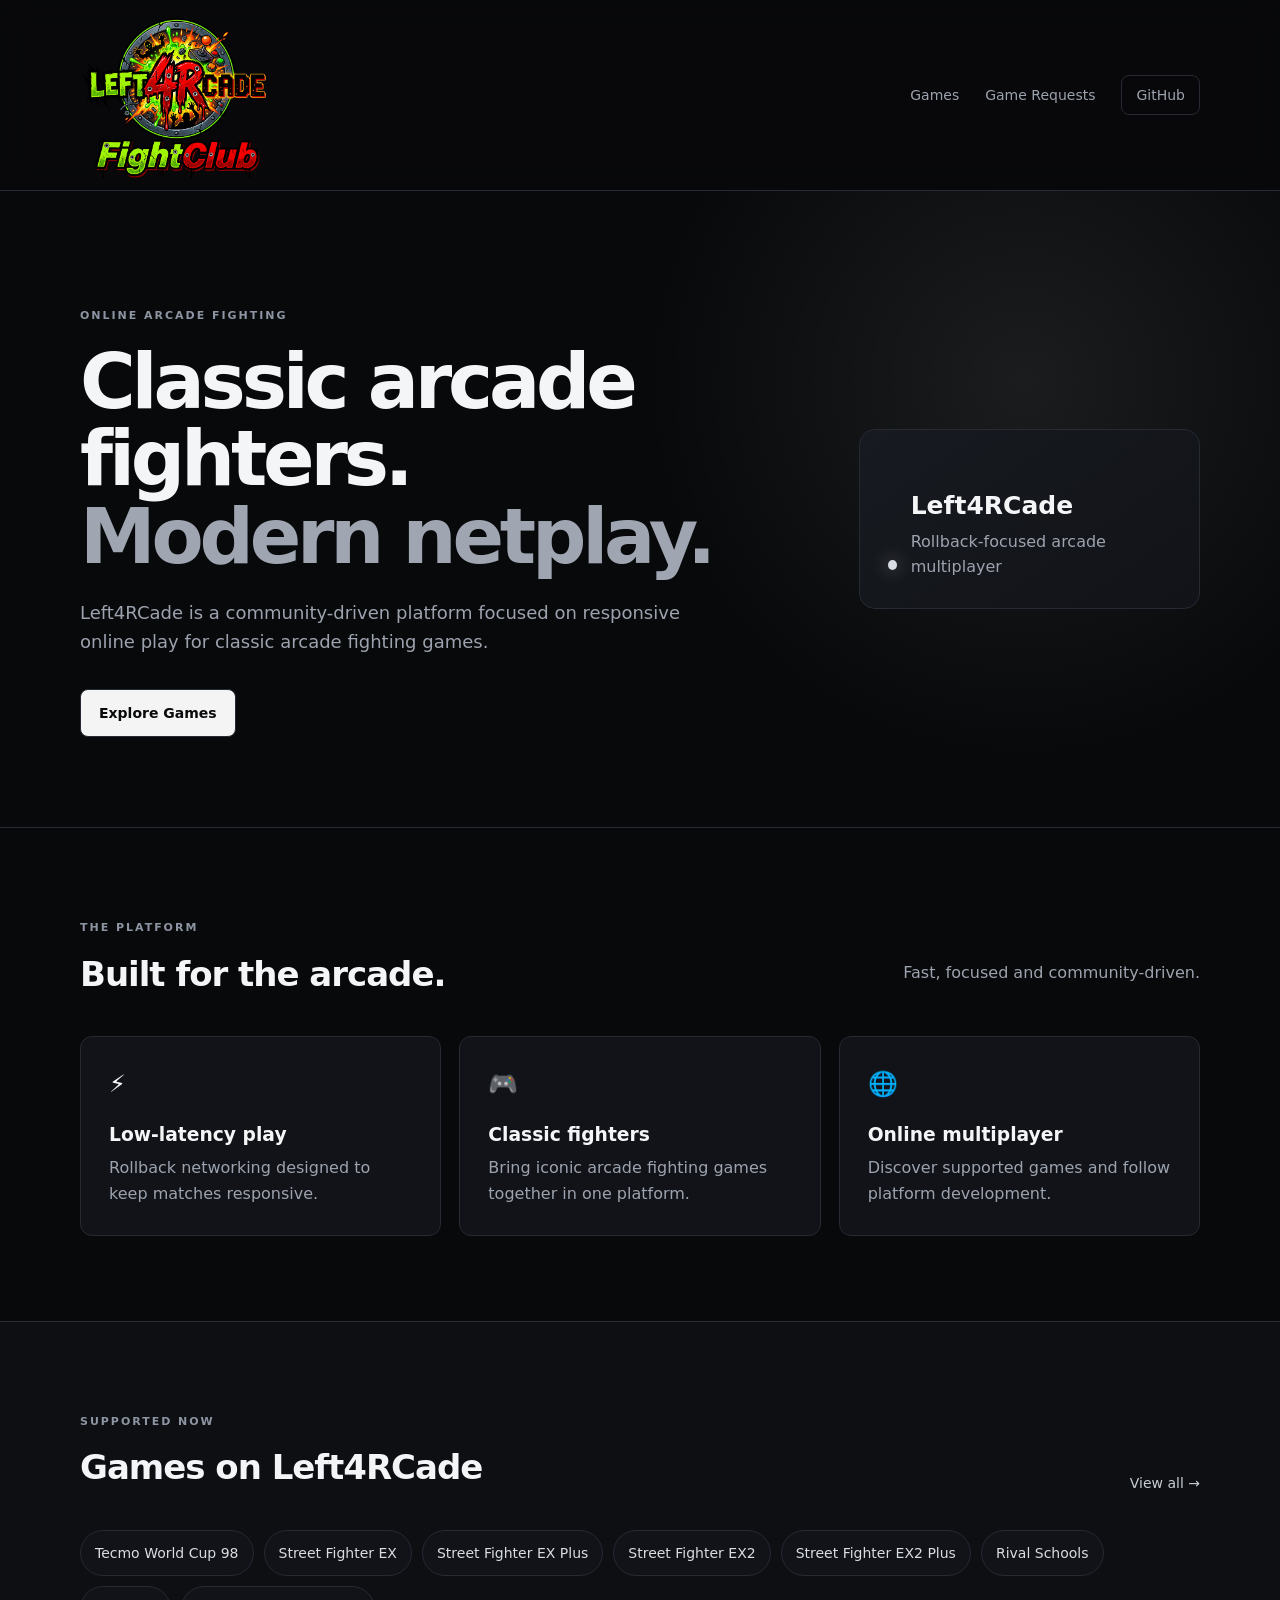
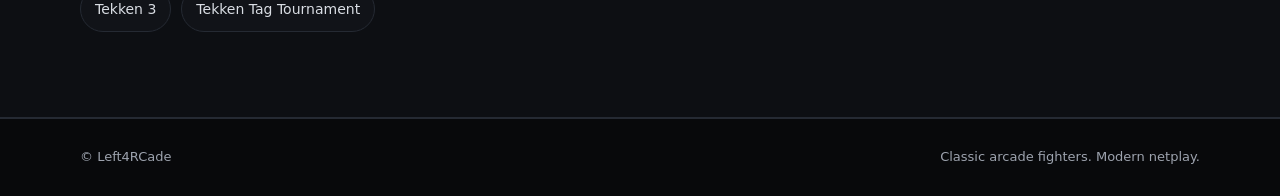
==== index.html @ 8302f258 "Add game requests navigation link" ====
<!doctype html><html lang="en"><head><meta charset="utf-8"><meta name="viewport" content="width=device-width,initial-scale=1"><meta name="description" content="Left4RCade — classic arcade fighters with modern rollback netcode."><title>Left4RCade — Classic Arcade Fighters. Modern Netplay.</title><link rel="stylesheet" href="./styles.css"></head><body>
<header class="site-header"><div class="container nav"><a class="brand" href="./"><img src="./left4rcade_fc.png" alt="Left4RCade FightClub"></a><nav><a href="./games.html">Games</a><a href="./requests.html">Game Requests</a><a class="nav-cta" href="https://github.com/left4rcade/left4rcade">GitHub</a></nav></div></header>
<main><section class="hero"><div class="container hero-grid"><div><span class="eyebrow">ONLINE ARCADE FIGHTING</span><h1>Classic arcade fighters.<br><span>Modern netplay.</span></h1><p class="hero-copy">Left4RCade is a community-driven platform focused on responsive online play for classic arcade fighting games.</p><div class="actions"><a class="button primary" href="./games.html">Explore Games</a></div></div><div class="hero-card"><div class="status-dot"></div><div><strong>Left4RCade</strong><p>Rollback-focused arcade multiplayer</p></div></div></div></section>
<section class="section"><div class="container"><div class="section-heading"><div><span class="eyebrow">THE PLATFORM</span><h2>Built for the arcade.</h2></div><p>Fast, focused and community-driven.</p></div><div class="feature-grid"><article class="feature"><span>⚡</span><h3>Low-latency play</h3><p>Rollback networking designed to keep matches responsive.</p></article><article class="feature"><span>🎮</span><h3>Classic fighters</h3><p>Bring iconic arcade fighting games together in one platform.</p></article><article class="feature"><span>🌐</span><h3>Online multiplayer</h3><p>Discover supported games and follow platform development.</p></article></div></div></section>
<section class="section dark-section"><div class="container"><div class="section-heading"><div><span class="eyebrow">SUPPORTED NOW</span><h2>Games on Left4RCade</h2></div><a class="text-link" href="./games.html">View all →</a></div><div class="game-strip"><div class="game-pill">Tecmo World Cup 98</div><div class="game-pill">Street Fighter EX</div><div class="game-pill">Street Fighter EX Plus</div><div class="game-pill">Street Fighter EX2</div><div class="game-pill">Street Fighter EX2 Plus</div><div class="game-pill">Rival Schools</div><div class="game-pill">Tekken 3</div><div class="game-pill">Tekken Tag Tournament</div></div></div></section></main>
<footer><div class="container footer"><span>© Left4RCade</span><span>Classic arcade fighters. Modern netplay.</span></div></footer></body></html>
---- styles.css ----
:root{--bg:#08090b;--panel:#111318;--panel2:#171a20;--text:#f4f5f7;--muted:#9da3ae;--line:#252a33;--max:1120px}*{box-sizing:border-box}body{margin:0;background:var(--bg);color:var(--text);font-family:Inter,ui-sans-serif,system-ui,-apple-system,BlinkMacSystemFont,"Segoe UI",sans-serif;line-height:1.6}a{color:inherit;text-decoration:none}.container{width:min(calc(100% - 40px),var(--max));margin:auto}.site-header{position:sticky;top:0;z-index:10;background:rgba(8,9,11,.88);backdrop-filter:blur(14px);border-bottom:1px solid var(--line)}.nav{min-height:76px;display:flex;align-items:center;justify-content:space-between;gap:24px}.brand img{width:190px;display:block}.nav nav{display:flex;align-items:center;gap:26px;color:var(--muted);font-size:14px}.nav nav a:hover,.nav nav a.active{color:var(--text)}.nav-cta{border:1px solid var(--line);padding:8px 14px;border-radius:8px}.hero{padding:110px 0 90px;border-bottom:1px solid var(--line);background:radial-gradient(circle at 80% 30%,rgba(255,255,255,.08),transparent 34%)}.hero-grid{display:grid;grid-template-columns:1.35fr .65fr;gap:70px;align-items:center}.eyebrow{font-size:11px;letter-spacing:.18em;color:#8d95a2;font-weight:800}.hero h1,.page h1{font-size:clamp(44px,7vw,76px);line-height:1.02;letter-spacing:-.055em;margin:16px 0 24px}.hero h1 span{color:#9fa6b1}.hero-copy,.lead{color:var(--muted);font-size:18px;max-width:650px}.actions{display:flex;gap:12px;flex-wrap:wrap;margin-top:32px}.button{display:inline-flex;align-items:center;justify-content:center;padding:12px 18px;border-radius:8px;font-weight:800;font-size:14px;border:1px solid var(--line)}.button.primary{background:#f4f4f4;color:#090a0c}.button.secondary{background:transparent;color:var(--text)}.hero-card{border:1px solid var(--line);background:linear-gradient(145deg,var(--panel2),var(--panel));padding:28px;border-radius:16px;min-height:180px;display:flex;align-items:flex-end;gap:14px}.hero-card strong{font-size:25px}.hero-card p{color:var(--muted);margin:3px 0 0}.status-dot{width:10px;height:10px;background:#d9dde3;border-radius:50%;box-shadow:0 0 18px rgba(255,255,255,.45);margin-bottom:10px}.section{padding:85px 0}.dark-section{background:#0d0f13;border-top:1px solid var(--line);border-bottom:1px solid var(--line)}.section-heading{display:flex;justify-content:space-between;align-items:end;gap:30px;margin-bottom:35px}.section-heading h2{font-size:34px;letter-spacing:-.03em;margin:8px 0 0}.section-heading>p{color:var(--muted)}.feature-grid{display:grid;grid-template-columns:repeat(3,1fr);gap:18px}.feature,.game-card{background:var(--panel);border:1px solid var(--line);border-radius:12px;padding:28px}.feature span{font-size:24px}.feature h3{margin:16px 0 6px}.feature p,.game-card p{color:var(--muted);margin:0}.game-strip{display:flex;flex-wrap:wrap;gap:10px}.game-pill{border:1px solid var(--line);background:var(--panel);padding:11px 14px;border-radius:999px;color:#d9dde3;font-size:14px}.text-link{color:#c7ccd4;font-size:14px}footer{border-top:1px solid var(--line);padding:28px 0;color:var(--muted);font-size:13px}.footer{display:flex;justify-content:space-between;gap:20px}.page{padding:80px 0 100px}.games-grid{display:grid;grid-template-columns:repeat(2,minmax(0,1fr));gap:18px;margin-top:45px}.game-card{padding:18px;overflow:hidden;display:flex;flex-direction:column;min-width:0}.game-art{height:190px;max-height:200px;margin:0 0 22px;display:flex;align-items:center;justify-content:center;overflow:hidden;background:#08090b;border:1px solid var(--line);border-radius:9px}.game-art>img:first-child{display:block;width:100%;height:100%;max-width:100%;max-height:200px;object-fit:contain;border:0;border-radius:0}.game-card h2{margin:12px 0 5px;font-size:22px}.game-status{font-size:10px;letter-spacing:.16em;color:#aeb5bf;font-weight:900}@media(max-width:760px){.nav{padding:15px 0;align-items:flex-start}.nav nav{gap:12px;flex-wrap:wrap;justify-content:flex-end}.nav-cta{display:none}.brand img{width:150px}.hero{padding:70px 0}.hero-grid{grid-template-columns:1fr;gap:30px}.hero-card{min-height:130px}.feature-grid,.games-grid{grid-template-columns:1fr}.section{padding:60px 0}.section-heading,.footer{align-items:flex-start;flex-direction:column}.page{padding:60px 0}.hero h1,.page h1{font-size:48px}.game-art{height:180px;max-height:180px}.game-art>img:first-child{max-height:180px}}
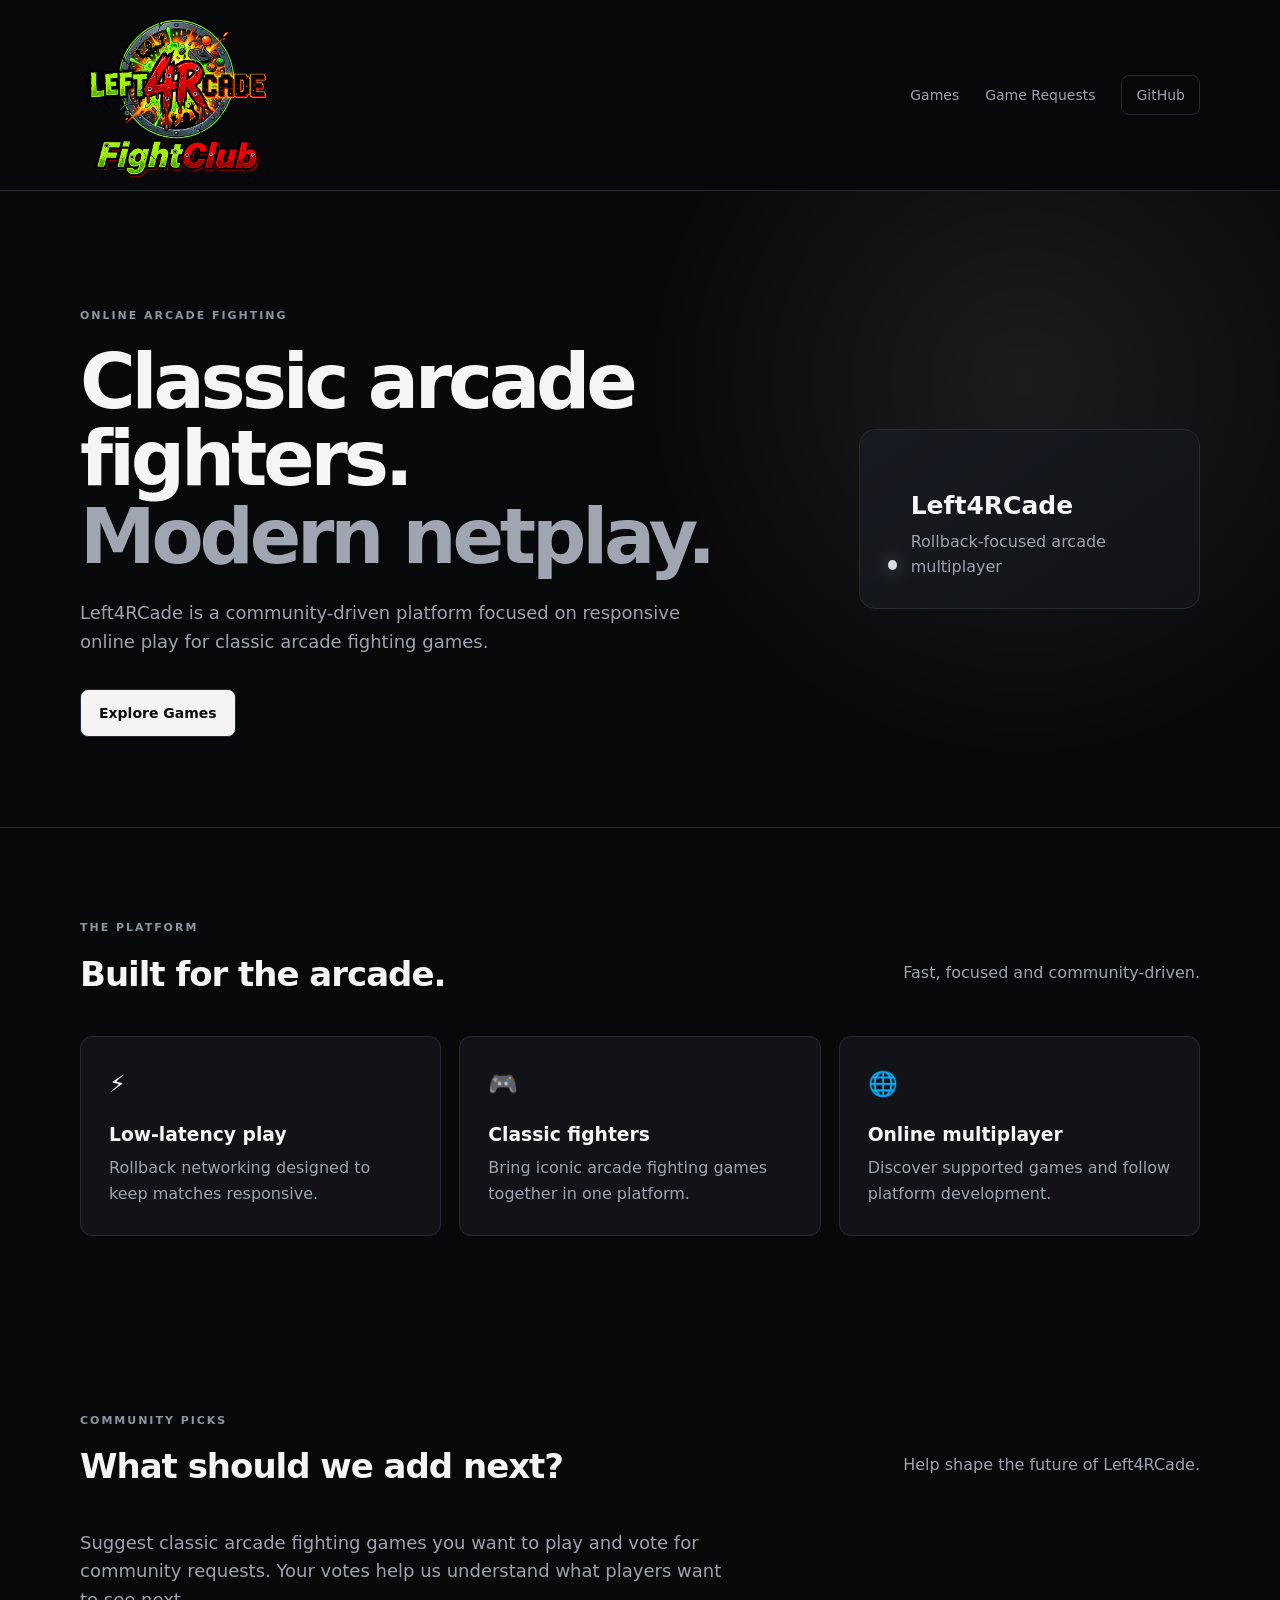
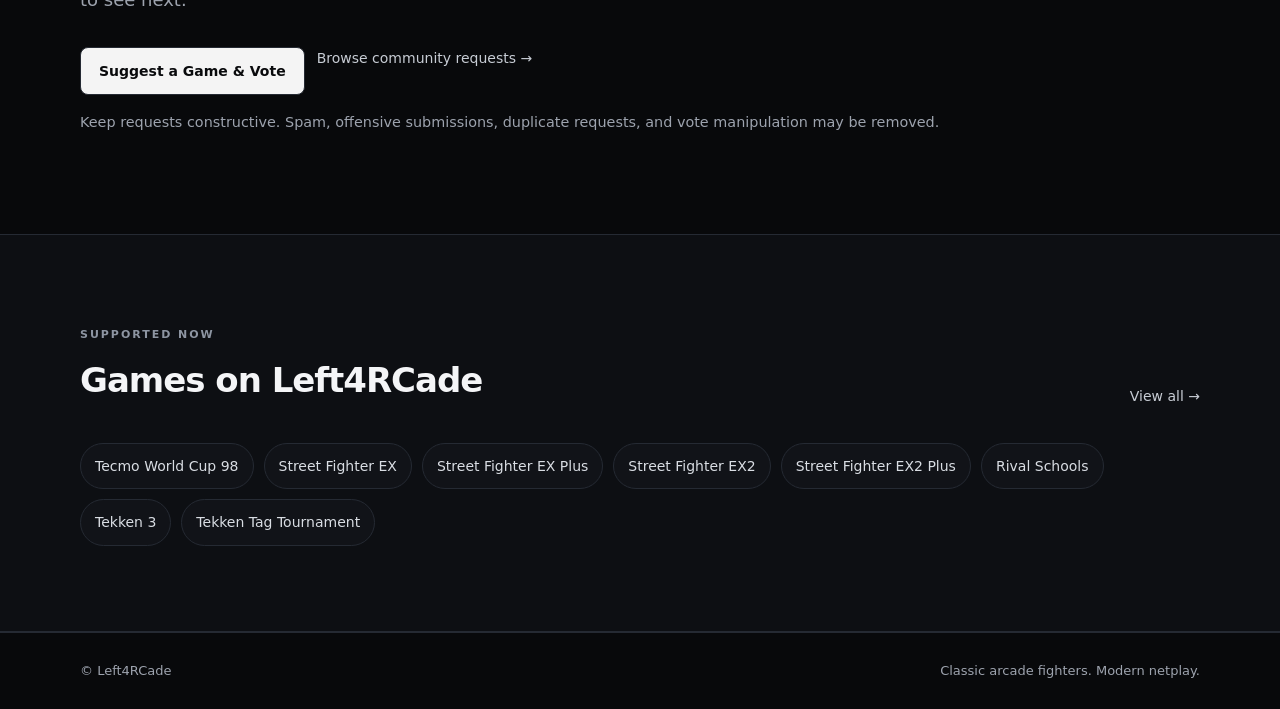
==== commit 956bc61e: "Add game request and voting section to homepage" ====
--- a/index.html
+++ b/index.html
@@ -2,5 +2,6 @@
 <header class="site-header"><div class="container nav"><a class="brand" href="./"><img src="./left4rcade_fc.png" alt="Left4RCade FightClub"></a><nav><a href="./games.html">Games</a><a href="./requests.html">Game Requests</a><a class="nav-cta" href="https://github.com/left4rcade/left4rcade">GitHub</a></nav></div></header>
 <main><section class="hero"><div class="container hero-grid"><div><span class="eyebrow">ONLINE ARCADE FIGHTING</span><h1>Classic arcade fighters.<br><span>Modern netplay.</span></h1><p class="hero-copy">Left4RCade is a community-driven platform focused on responsive online play for classic arcade fighting games.</p><div class="actions"><a class="button primary" href="./games.html">Explore Games</a></div></div><div class="hero-card"><div class="status-dot"></div><div><strong>Left4RCade</strong><p>Rollback-focused arcade multiplayer</p></div></div></div></section>
 <section class="section"><div class="container"><div class="section-heading"><div><span class="eyebrow">THE PLATFORM</span><h2>Built for the arcade.</h2></div><p>Fast, focused and community-driven.</p></div><div class="feature-grid"><article class="feature"><span>⚡</span><h3>Low-latency play</h3><p>Rollback networking designed to keep matches responsive.</p></article><article class="feature"><span>🎮</span><h3>Classic fighters</h3><p>Bring iconic arcade fighting games together in one platform.</p></article><article class="feature"><span>🌐</span><h3>Online multiplayer</h3><p>Discover supported games and follow platform development.</p></article></div></div></section>
+<section class="section request-promo"><div class="container"><div class="section-heading"><div><span class="eyebrow">COMMUNITY PICKS</span><h2>What should we add next?</h2></div><p>Help shape the future of Left4RCade.</p></div><p class="hero-copy">Suggest classic arcade fighting games you want to play and vote for community requests. Your votes help us understand what players want to see next.</p><div class="actions"><a class="button primary" href="./requests.html">Suggest a Game &amp; Vote</a><a class="text-link" href="./requests.html">Browse community requests →</a></div><p class="muted" style="color:var(--muted);font-size:.9rem;margin-top:1rem;">Keep requests constructive. Spam, offensive submissions, duplicate requests, and vote manipulation may be removed.</p></div></section>
 <section class="section dark-section"><div class="container"><div class="section-heading"><div><span class="eyebrow">SUPPORTED NOW</span><h2>Games on Left4RCade</h2></div><a class="text-link" href="./games.html">View all →</a></div><div class="game-strip"><div class="game-pill">Tecmo World Cup 98</div><div class="game-pill">Street Fighter EX</div><div class="game-pill">Street Fighter EX Plus</div><div class="game-pill">Street Fighter EX2</div><div class="game-pill">Street Fighter EX2 Plus</div><div class="game-pill">Rival Schools</div><div class="game-pill">Tekken 3</div><div class="game-pill">Tekken Tag Tournament</div></div></div></section></main>
 <footer><div class="container footer"><span>© Left4RCade</span><span>Classic arcade fighters. Modern netplay.</span></div></footer></body></html>
--- a/styles.css
+++ b/styles.css
@@ -1 +1,29 @@
-:root{--bg:#08090b;--panel:#111318;--panel2:#171a20;--text:#f4f5f7;--muted:#9da3ae;--line:#252a33;--max:1120px}*{box-sizing:border-box}body{margin:0;background:var(--bg);color:var(--text);font-family:Inter,ui-sans-serif,system-ui,-apple-system,BlinkMacSystemFont,"Segoe UI",sans-serif;line-height:1.6}a{color:inherit;text-decoration:none}.container{width:min(calc(100% - 40px),var(--max));margin:auto}.site-header{position:sticky;top:0;z-index:10;background:rgba(8,9,11,.88);backdrop-filter:blur(14px);border-bottom:1px solid var(--line)}.nav{min-height:76px;display:flex;align-items:center;justify-content:space-between;gap:24px}.brand img{width:190px;display:block}.nav nav{display:flex;align-items:center;gap:26px;color:var(--muted);font-size:14px}.nav nav a:hover,.nav nav a.active{color:var(--text)}.nav-cta{border:1px solid var(--line);padding:8px 14px;border-radius:8px}.hero{padding:110px 0 90px;border-bottom:1px solid var(--line);background:radial-gradient(circle at 80% 30%,rgba(255,255,255,.08),transparent 34%)}.hero-grid{display:grid;grid-template-columns:1.35fr .65fr;gap:70px;align-items:center}.eyebrow{font-size:11px;letter-spacing:.18em;color:#8d95a2;font-weight:800}.hero h1,.page h1{font-size:clamp(44px,7vw,76px);line-height:1.02;letter-spacing:-.055em;margin:16px 0 24px}.hero h1 span{color:#9fa6b1}.hero-copy,.lead{color:var(--muted);font-size:18px;max-width:650px}.actions{display:flex;gap:12px;flex-wrap:wrap;margin-top:32px}.button{display:inline-flex;align-items:center;justify-content:center;padding:12px 18px;border-radius:8px;font-weight:800;font-size:14px;border:1px solid var(--line)}.button.primary{background:#f4f4f4;color:#090a0c}.button.secondary{background:transparent;color:var(--text)}.hero-card{border:1px solid var(--line);background:linear-gradient(145deg,var(--panel2),var(--panel));padding:28px;border-radius:16px;min-height:180px;display:flex;align-items:flex-end;gap:14px}.hero-card strong{font-size:25px}.hero-card p{color:var(--muted);margin:3px 0 0}.status-dot{width:10px;height:10px;background:#d9dde3;border-radius:50%;box-shadow:0 0 18px rgba(255,255,255,.45);margin-bottom:10px}.section{padding:85px 0}.dark-section{background:#0d0f13;border-top:1px solid var(--line);border-bottom:1px solid var(--line)}.section-heading{display:flex;justify-content:space-between;align-items:end;gap:30px;margin-bottom:35px}.section-heading h2{font-size:34px;letter-spacing:-.03em;margin:8px 0 0}.section-heading>p{color:var(--muted)}.feature-grid{display:grid;grid-template-columns:repeat(3,1fr);gap:18px}.feature,.game-card{background:var(--panel);border:1px solid var(--line);border-radius:12px;padding:28px}.feature span{font-size:24px}.feature h3{margin:16px 0 6px}.feature p,.game-card p{color:var(--muted);margin:0}.game-strip{display:flex;flex-wrap:wrap;gap:10px}.game-pill{border:1px solid var(--line);background:var(--panel);padding:11px 14px;border-radius:999px;color:#d9dde3;font-size:14px}.text-link{color:#c7ccd4;font-size:14px}footer{border-top:1px solid var(--line);padding:28px 0;color:var(--muted);font-size:13px}.footer{display:flex;justify-content:space-between;gap:20px}.page{padding:80px 0 100px}.games-grid{display:grid;grid-template-columns:repeat(2,minmax(0,1fr));gap:18px;margin-top:45px}.game-card{padding:18px;overflow:hidden;display:flex;flex-direction:column;min-width:0}.game-art{height:190px;max-height:200px;margin:0 0 22px;display:flex;align-items:center;justify-content:center;overflow:hidden;background:#08090b;border:1px solid var(--line);border-radius:9px}.game-art>img:first-child{display:block;width:100%;height:100%;max-width:100%;max-height:200px;object-fit:contain;border:0;border-radius:0}.game-card h2{margin:12px 0 5px;font-size:22px}.game-status{font-size:10px;letter-spacing:.16em;color:#aeb5bf;font-weight:900}@media(max-width:760px){.nav{padding:15px 0;align-items:flex-start}.nav nav{gap:12px;flex-wrap:wrap;justify-content:flex-end}.nav-cta{display:none}.brand img{width:150px}.hero{padding:70px 0}.hero-grid{grid-template-columns:1fr;gap:30px}.hero-card{min-height:130px}.feature-grid,.games-grid{grid-template-columns:1fr}.section{padding:60px 0}.section-heading,.footer{align-items:flex-start;flex-direction:column}.page{padding:60px 0}.hero h1,.page h1{font-size:48px}.game-art{height:180px;max-height:180px}.game-art>img:first-child{max-height:180px}}+:root{--bg:#08090b;--panel:#111318;--panel2:#171a20;--text:#f4f5f7;--muted:#9da3ae;--line:#252a33;--max:1120px}*{box-sizing:border-box}body{margin:0;background:var(--bg);color:var(--text);font-family:Inter,ui-sans-serif,system-ui,-apple-system,BlinkMacSystemFont,"Segoe UI",sans-serif;line-height:1.6}a{color:inherit;text-decoration:none}.container{width:min(calc(100% - 40px),var(--max));margin:auto}.site-header{position:sticky;top:0;z-index:10;background:rgba(8,9,11,.88);backdrop-filter:blur(14px);border-bottom:1px solid var(--line)}.nav{min-height:76px;display:flex;align-items:center;justify-content:space-between;gap:24px}.brand img{width:190px;display:block}.nav nav{display:flex;align-items:center;gap:26px;color:var(--muted);font-size:14px}.nav nav a:hover,.nav nav a.active{color:var(--text)}.nav-cta{border:1px solid var(--line);padding:8px 14px;border-radius:8px}.hero{padding:110px 0 90px;border-bottom:1px solid var(--line);background:radial-gradient(circle at 80% 30%,rgba(255,255,255,.08),transparent 34%)}.hero-grid{display:grid;grid-template-columns:1.35fr .65fr;gap:70px;align-items:center}.eyebrow{font-size:11px;letter-spacing:.18em;color:#8d95a2;font-weight:800}.hero h1,.page h1{font-size:clamp(44px,7vw,76px);line-height:1.02;letter-spacing:-.055em;margin:16px 0 24px}.hero h1 span{color:#9fa6b1}.hero-copy,.lead{color:var(--muted);font-size:18px;max-width:650px}.actions{display:flex;gap:12px;flex-wrap:wrap;margin-top:32px}.button{display:inline-flex;align-items:center;justify-content:center;padding:12px 18px;border-radius:8px;font-weight:800;font-size:14px;border:1px solid var(--line)}.button.primary{background:#f4f4f4;color:#090a0c}.button.secondary{background:transparent;color:var(--text)}.hero-card{border:1px solid var(--line);background:linear-gradient(145deg,var(--panel2),var(--panel));padding:28px;border-radius:16px;min-height:180px;display:flex;align-items:flex-end;gap:14px}.hero-card strong{font-size:25px}.hero-card p{color:var(--muted);margin:3px 0 0}.status-dot{width:10px;height:10px;background:#d9dde3;border-radius:50%;box-shadow:0 0 18px rgba(255,255,255,.45);margin-bottom:10px}.section{padding:85px 0}.dark-section{background:#0d0f13;border-top:1px solid var(--line);border-bottom:1px solid var(--line)}.section-heading{display:flex;justify-content:space-between;align-items:end;gap:30px;margin-bottom:35px}.section-heading h2{font-size:34px;letter-spacing:-.03em;margin:8px 0 0}.section-heading>p{color:var(--muted)}.feature-grid{display:grid;grid-template-columns:repeat(3,1fr);gap:18px}.feature,.game-card{background:var(--panel);border:1px solid var(--line);border-radius:12px;padding:28px}.feature span{font-size:24px}.feature h3{margin:16px 0 6px}.feature p,.game-card p{color:var(--muted);margin:0}.game-strip{display:flex;flex-wrap:wrap;gap:10px}.game-pill{border:1px solid var(--line);background:var(--panel);padding:11px 14px;border-radius:999px;color:#d9dde3;font-size:14px}.text-link{color:#c7ccd4;font-size:14px}footer{border-top:1px solid var(--line);padding:28px 0;color:var(--muted);font-size:13px}.footer{display:flex;justify-content:space-between;gap:20px}.page{padding:80px 0 100px}.games-grid{display:grid;grid-template-columns:repeat(2,minmax(0,1fr));gap:18px;margin-top:45px}.game-card{padding:18px;overflow:hidden;display:flex;flex-direction:column;min-width:0}.game-art{height:190px;max-height:200px;margin:0 0 22px;display:flex;align-items:center;justify-content:center;overflow:hidden;background:#08090b;border:1px solid var(--line);border-radius:9px}.game-art>img:first-child{display:block;width:100%;height:100%;max-width:100%;max-height:200px;object-fit:contain;border:0;border-radius:0}.game-card h2{margin:12px 0 5px;font-size:22px}.game-status{font-size:10px;letter-spacing:.16em;color:#aeb5bf;font-weight:900}@media(max-width:760px){.nav{padding:15px 0;align-items:flex-start}.nav nav{gap:12px;flex-wrap:wrap;justify-content:flex-end}.nav-cta{display:none}.brand img{width:150px}.hero{padding:70px 0}.hero-grid{grid-template-columns:1fr;gap:30px}.hero-card{min-height:130px}.feature-grid,.games-grid{grid-template-columns:1fr}.section{padding:60px 0}.section-heading,.footer{align-items:flex-start;flex-direction:column}.page{padding:60px 0}.hero h1,.page h1{font-size:48px}.game-art{height:180px;max-height:180px}.game-art>img:first-child{max-height:180px}}
+
+/* Game request and voting page */
+.request-layout{display:grid;grid-template-columns:minmax(260px,.8fr) minmax(0,1.2fr);gap:24px;align-items:start;margin-top:42px}
+.request-form,.request-list-section{background:var(--panel);border:1px solid var(--line);border-radius:12px;padding:24px;min-width:0}
+.request-form h2,.request-list-section h2{font-size:23px;letter-spacing:-.025em;margin:0 0 18px}
+.request-form label{display:block;margin:16px 0 7px;font-size:13px;font-weight:750;color:#d9dde3}
+.request-form input,.request-form textarea{display:block;width:100%;font:inherit;color:var(--text);background:#08090b;border:1px solid var(--line);border-radius:8px;padding:11px 12px;outline:none}
+.request-form input:focus,.request-form textarea:focus{border-color:#7c8491}
+.request-form textarea{resize:vertical;min-height:88px}
+.optional{font-size:11px;color:var(--muted);font-weight:400}
+.request-form button{margin-top:20px;width:100%;cursor:pointer}
+.button:disabled{opacity:.55;cursor:wait}
+.request-list-heading{display:flex;justify-content:space-between;align-items:center;gap:12px}
+.request-list-heading h2{margin-bottom:2px}
+.muted-copy{margin:0;color:var(--muted);font-size:13px}
+.refresh-button{padding:8px 12px;white-space:nowrap;cursor:pointer}
+.form-message{min-height:1.5em;color:var(--muted);font-size:13px;margin:12px 0 0}
+.form-message.error{color:#ff9c9c}
+.form-message.success{color:#b5e6c5}
+.request-list{display:grid;gap:12px;margin-top:14px}
+.request-card{display:flex;justify-content:space-between;align-items:center;gap:16px;background:var(--panel2);border:1px solid var(--line);border-radius:10px;padding:16px}
+.request-card-main{min-width:0}
+.request-card h3{font-size:17px;line-height:1.3;margin:0 0 5px;overflow-wrap:anywhere}
+.request-platform,.request-reason{font-size:13px;color:var(--muted);margin:4px 0 0;overflow-wrap:anywhere}
+.request-card-actions{display:flex;flex-direction:column;align-items:flex-end;gap:8px;flex-shrink:0}
+.vote-count{font-size:12px;color:#c9ced7;white-space:nowrap}
+.vote-button{padding:8px 12px;cursor:pointer;white-space:nowrap}
+@media(max-width:760px){.request-layout{grid-template-columns:1fr}.request-form,.request-list-section{padding:18px}.request-card{align-items:flex-start}.request-card-actions{align-items:flex-end}.request-list-heading{align-items:flex-start}}
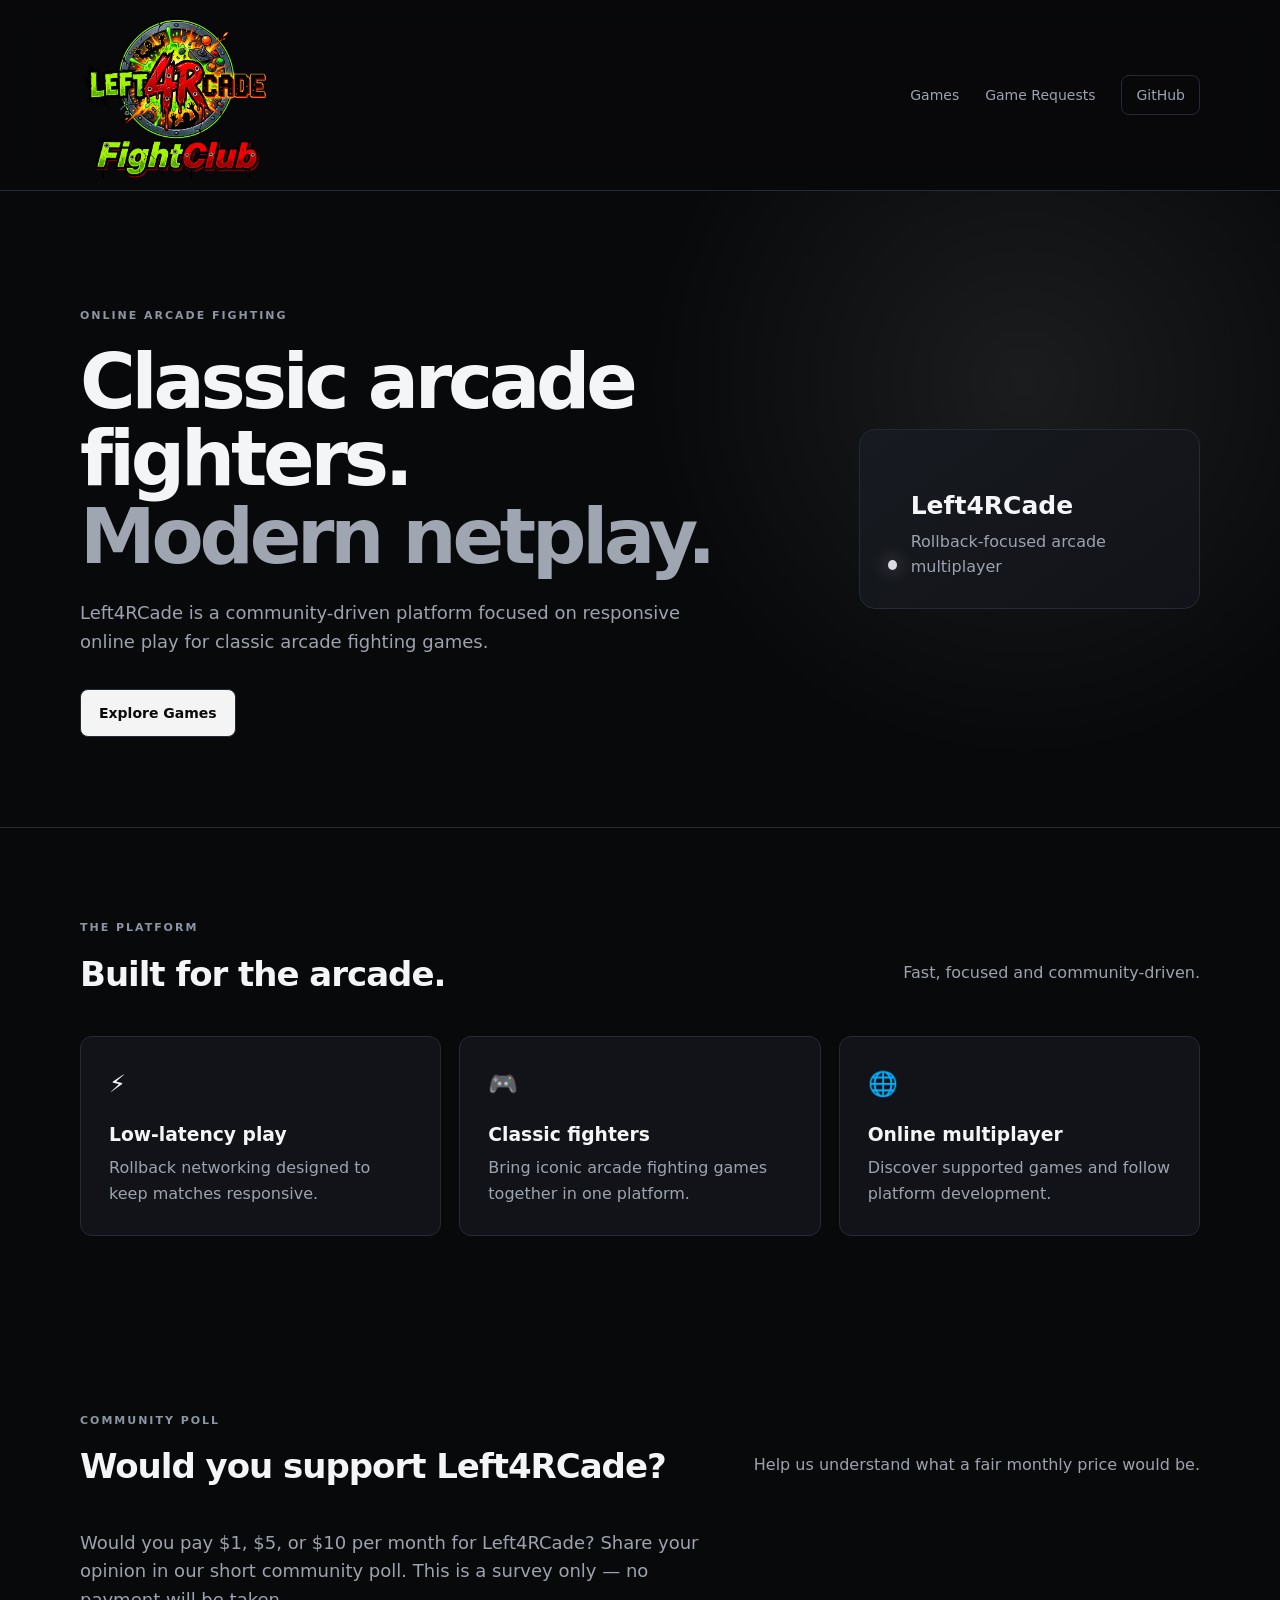
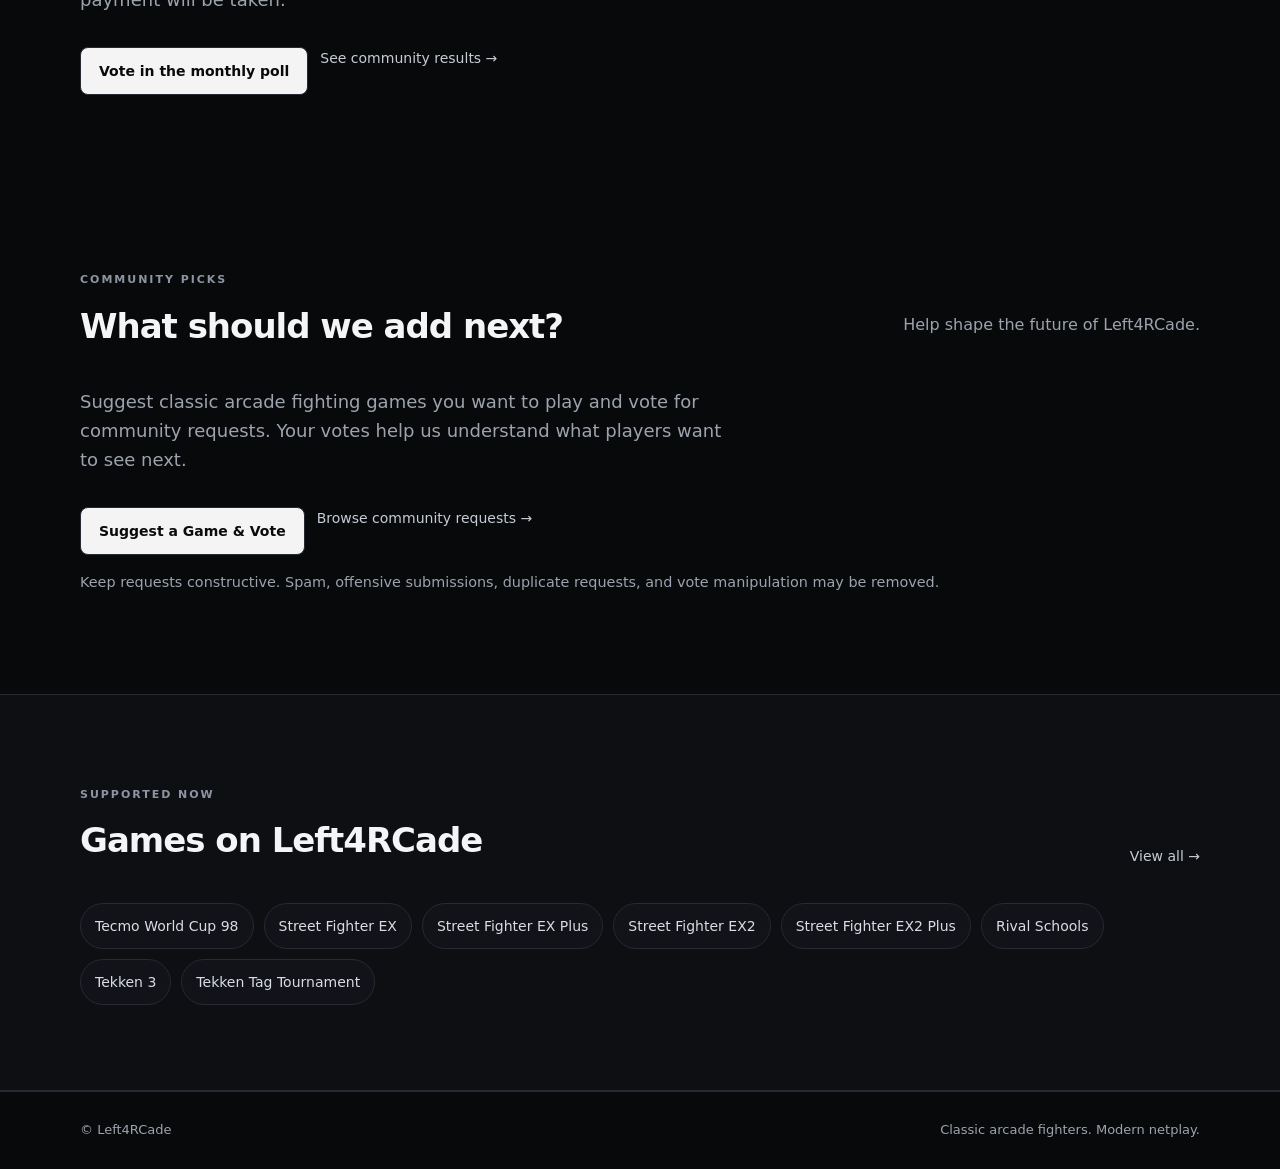
==== commit c1e27257: "Promote monthly community pricing poll on homepage" ====
--- a/index.html
+++ b/index.html
@@ -2,6 +2,7 @@
 <header class="site-header"><div class="container nav"><a class="brand" href="./"><img src="./left4rcade_fc.png" alt="Left4RCade FightClub"></a><nav><a href="./games.html">Games</a><a href="./requests.html">Game Requests</a><a class="nav-cta" href="https://github.com/left4rcade/left4rcade">GitHub</a></nav></div></header>
 <main><section class="hero"><div class="container hero-grid"><div><span class="eyebrow">ONLINE ARCADE FIGHTING</span><h1>Classic arcade fighters.<br><span>Modern netplay.</span></h1><p class="hero-copy">Left4RCade is a community-driven platform focused on responsive online play for classic arcade fighting games.</p><div class="actions"><a class="button primary" href="./games.html">Explore Games</a></div></div><div class="hero-card"><div class="status-dot"></div><div><strong>Left4RCade</strong><p>Rollback-focused arcade multiplayer</p></div></div></div></section>
 <section class="section"><div class="container"><div class="section-heading"><div><span class="eyebrow">THE PLATFORM</span><h2>Built for the arcade.</h2></div><p>Fast, focused and community-driven.</p></div><div class="feature-grid"><article class="feature"><span>⚡</span><h3>Low-latency play</h3><p>Rollback networking designed to keep matches responsive.</p></article><article class="feature"><span>🎮</span><h3>Classic fighters</h3><p>Bring iconic arcade fighting games together in one platform.</p></article><article class="feature"><span>🌐</span><h3>Online multiplayer</h3><p>Discover supported games and follow platform development.</p></article></div></div></section>
+<section class="section pricing-poll-promo"><div class="container"><div class="section-heading"><div><span class="eyebrow">COMMUNITY POLL</span><h2>Would you support Left4RCade?</h2></div><p>Help us understand what a fair monthly price would be.</p></div><p class="hero-copy">Would you pay $1, $5, or $10 per month for Left4RCade? Share your opinion in our short community poll. This is a survey only — no payment will be taken.</p><div class="actions"><a class="button primary" href="./requests.html#pricing-poll">Vote in the monthly poll</a><a class="text-link" href="./requests.html#pricing-poll">See community results →</a></div></div></section>
 <section class="section request-promo"><div class="container"><div class="section-heading"><div><span class="eyebrow">COMMUNITY PICKS</span><h2>What should we add next?</h2></div><p>Help shape the future of Left4RCade.</p></div><p class="hero-copy">Suggest classic arcade fighting games you want to play and vote for community requests. Your votes help us understand what players want to see next.</p><div class="actions"><a class="button primary" href="./requests.html">Suggest a Game &amp; Vote</a><a class="text-link" href="./requests.html">Browse community requests →</a></div><p class="muted" style="color:var(--muted);font-size:.9rem;margin-top:1rem;">Keep requests constructive. Spam, offensive submissions, duplicate requests, and vote manipulation may be removed.</p></div></section>
 <section class="section dark-section"><div class="container"><div class="section-heading"><div><span class="eyebrow">SUPPORTED NOW</span><h2>Games on Left4RCade</h2></div><a class="text-link" href="./games.html">View all →</a></div><div class="game-strip"><div class="game-pill">Tecmo World Cup 98</div><div class="game-pill">Street Fighter EX</div><div class="game-pill">Street Fighter EX Plus</div><div class="game-pill">Street Fighter EX2</div><div class="game-pill">Street Fighter EX2 Plus</div><div class="game-pill">Rival Schools</div><div class="game-pill">Tekken 3</div><div class="game-pill">Tekken Tag Tournament</div></div></div></section></main>
 <footer><div class="container footer"><span>© Left4RCade</span><span>Classic arcade fighters. Modern netplay.</span></div></footer></body></html>
--- a/styles.css
+++ b/styles.css
@@ -27,3 +27,28 @@
 .vote-count{font-size:12px;color:#c9ced7;white-space:nowrap}
 .vote-button{padding:8px 12px;cursor:pointer;white-space:nowrap}
 @media(max-width:760px){.request-layout{grid-template-columns:1fr}.request-form,.request-list-section{padding:18px}.request-card{align-items:flex-start}.request-card-actions{align-items:flex-end}.request-list-heading{align-items:flex-start}}
+
+/* Monthly willingness-to-pay poll */
+.poll-panel{margin:38px 0 0;background:linear-gradient(145deg,var(--panel2),var(--panel));border:1px solid var(--line);border-radius:14px;padding:clamp(20px,4vw,32px)}
+.poll-panel h2{font-size:clamp(24px,3.5vw,34px);line-height:1.2;letter-spacing:-.035em;margin:10px 0}
+.poll-intro{color:var(--muted);max-width:720px;margin:0 0 22px}
+.poll-form fieldset{border:0;padding:0;margin:0;display:grid;grid-template-columns:repeat(2,minmax(0,1fr));gap:10px}
+.poll-form legend{font-size:13px;color:var(--muted);margin-bottom:10px}
+.poll-option{display:flex;align-items:center;gap:12px;min-width:0;padding:13px 14px;border:1px solid var(--line);border-radius:9px;background:var(--bg);cursor:pointer}
+.poll-option:has(input:checked){border-color:#aab2bf;background:#1a1e25}
+.poll-option input{accent-color:#e8ebf0;flex-shrink:0}
+.poll-option span{display:flex;flex-direction:column;gap:1px}
+.poll-option strong{font-size:14px}
+.poll-option small{font-size:12px;color:var(--muted)}
+.poll-form button{margin-top:16px;cursor:pointer}
+.poll-results{border-top:1px solid var(--line);margin-top:26px;padding-top:20px}
+.poll-results-heading{display:flex;justify-content:space-between;align-items:center;gap:12px;margin-bottom:14px}
+.poll-results-heading h3{font-size:17px;margin:0}
+.poll-results-heading>span{font-size:12px;color:var(--muted)}
+.poll-result{margin:13px 0}
+.poll-result-label{display:flex;justify-content:space-between;gap:12px;font-size:13px;margin-bottom:6px}
+.poll-result-label span:last-child{color:var(--muted);white-space:nowrap}
+.poll-bar-track{height:7px;border-radius:99px;background:#08090b;overflow:hidden}
+.poll-bar{height:100%;border-radius:99px;background:#b8c0cb;transition:width .25s ease}
+.poll-form fieldset:disabled{opacity:.6}
+@media(max-width:560px){.poll-form fieldset{grid-template-columns:1fr}.poll-panel{padding:18px}.poll-results-heading{align-items:flex-start;flex-direction:column}}
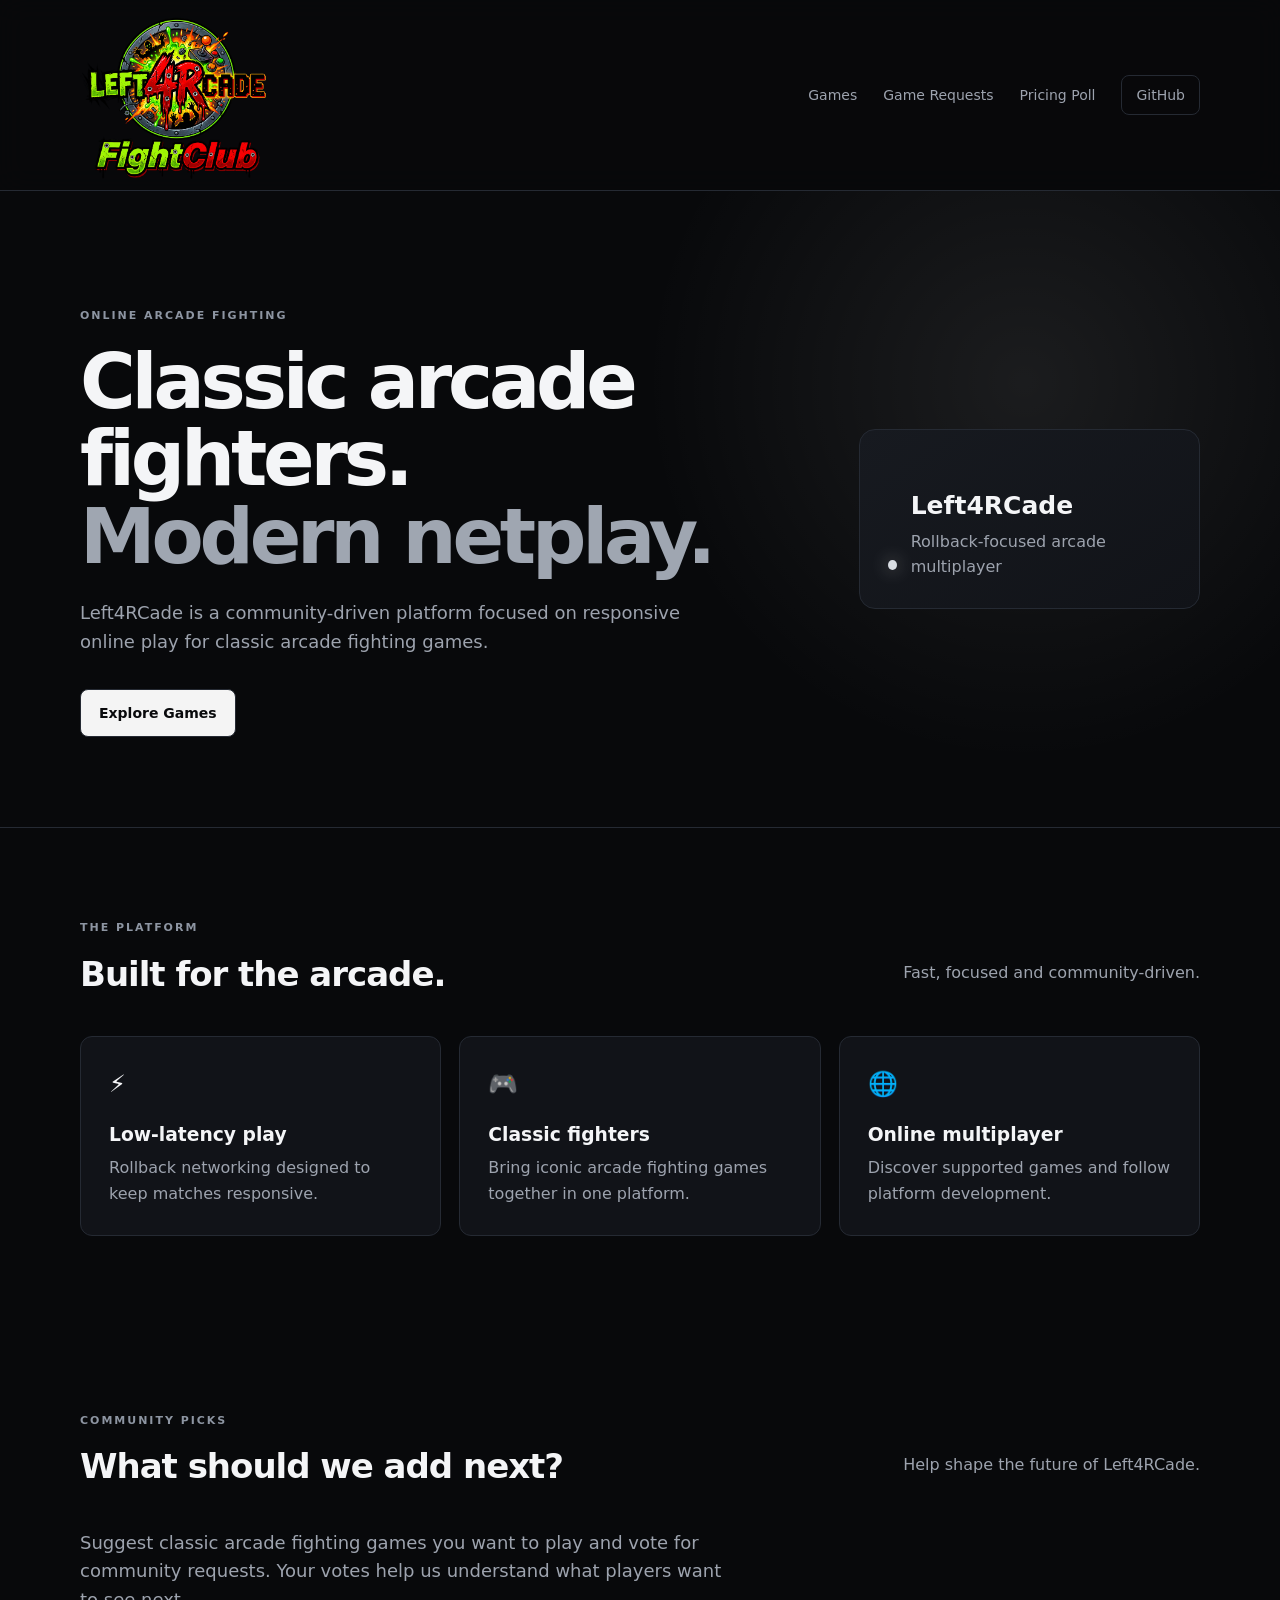
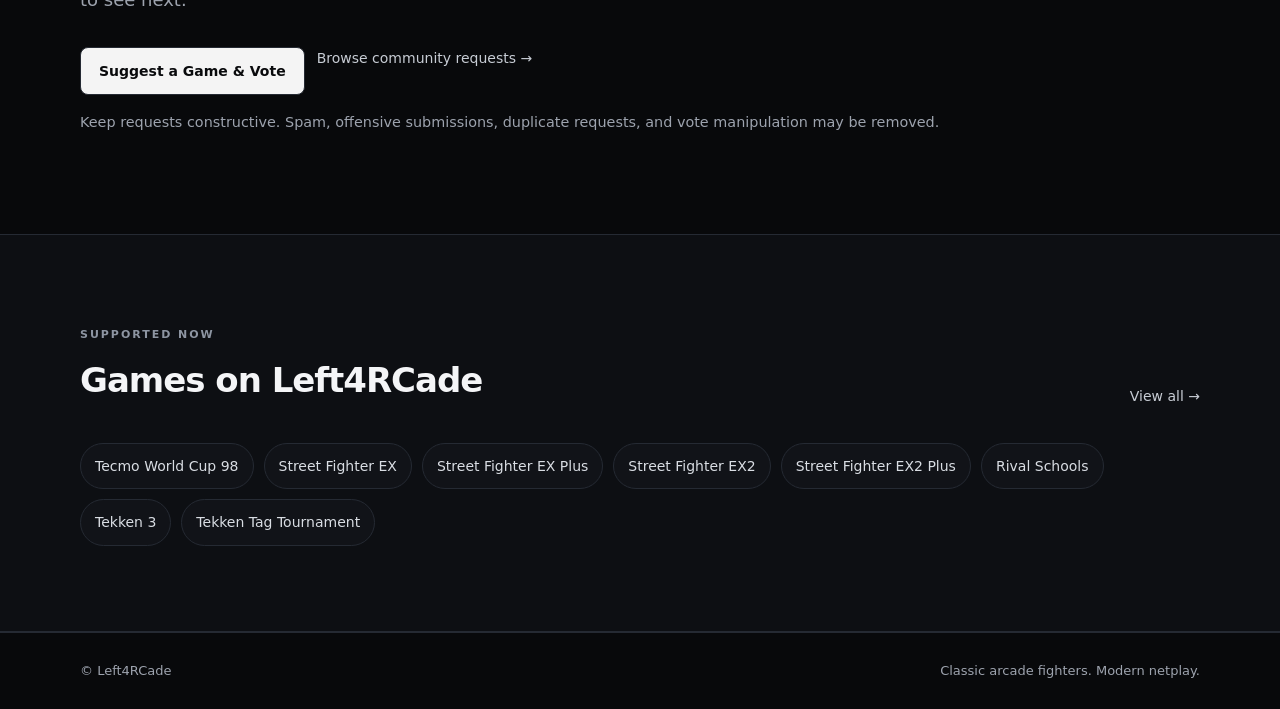
==== commit c4df40bb: "Separate pricing poll from game requests" ====
--- a/index.html
+++ b/index.html
@@ -1,8 +1,7 @@
 <!doctype html><html lang="en"><head><meta charset="utf-8"><meta name="viewport" content="width=device-width,initial-scale=1"><meta name="description" content="Left4RCade — classic arcade fighters with modern rollback netcode."><title>Left4RCade — Classic Arcade Fighters. Modern Netplay.</title><link rel="stylesheet" href="./styles.css"></head><body>
-<header class="site-header"><div class="container nav"><a class="brand" href="./"><img src="./left4rcade_fc.png" alt="Left4RCade FightClub"></a><nav><a href="./games.html">Games</a><a href="./requests.html">Game Requests</a><a class="nav-cta" href="https://github.com/left4rcade/left4rcade">GitHub</a></nav></div></header>
+<header class="site-header"><div class="container nav"><a class="brand" href="./"><img src="./left4rcade_fc.png" alt="Left4RCade FightClub"></a><nav><a href="./games.html">Games</a><a href="./requests.html">Game Requests</a><a href="./pricing.html">Pricing Poll</a><a class="nav-cta" href="https://github.com/left4rcade/left4rcade">GitHub</a></nav></div></header>
 <main><section class="hero"><div class="container hero-grid"><div><span class="eyebrow">ONLINE ARCADE FIGHTING</span><h1>Classic arcade fighters.<br><span>Modern netplay.</span></h1><p class="hero-copy">Left4RCade is a community-driven platform focused on responsive online play for classic arcade fighting games.</p><div class="actions"><a class="button primary" href="./games.html">Explore Games</a></div></div><div class="hero-card"><div class="status-dot"></div><div><strong>Left4RCade</strong><p>Rollback-focused arcade multiplayer</p></div></div></div></section>
 <section class="section"><div class="container"><div class="section-heading"><div><span class="eyebrow">THE PLATFORM</span><h2>Built for the arcade.</h2></div><p>Fast, focused and community-driven.</p></div><div class="feature-grid"><article class="feature"><span>⚡</span><h3>Low-latency play</h3><p>Rollback networking designed to keep matches responsive.</p></article><article class="feature"><span>🎮</span><h3>Classic fighters</h3><p>Bring iconic arcade fighting games together in one platform.</p></article><article class="feature"><span>🌐</span><h3>Online multiplayer</h3><p>Discover supported games and follow platform development.</p></article></div></div></section>
-<section class="section pricing-poll-promo"><div class="container"><div class="section-heading"><div><span class="eyebrow">COMMUNITY POLL</span><h2>Would you support Left4RCade?</h2></div><p>Help us understand what a fair monthly price would be.</p></div><p class="hero-copy">Would you pay $1, $5, or $10 per month for Left4RCade? Share your opinion in our short community poll. This is a survey only — no payment will be taken.</p><div class="actions"><a class="button primary" href="./requests.html#pricing-poll">Vote in the monthly poll</a><a class="text-link" href="./requests.html#pricing-poll">See community results →</a></div></div></section>
 <section class="section request-promo"><div class="container"><div class="section-heading"><div><span class="eyebrow">COMMUNITY PICKS</span><h2>What should we add next?</h2></div><p>Help shape the future of Left4RCade.</p></div><p class="hero-copy">Suggest classic arcade fighting games you want to play and vote for community requests. Your votes help us understand what players want to see next.</p><div class="actions"><a class="button primary" href="./requests.html">Suggest a Game &amp; Vote</a><a class="text-link" href="./requests.html">Browse community requests →</a></div><p class="muted" style="color:var(--muted);font-size:.9rem;margin-top:1rem;">Keep requests constructive. Spam, offensive submissions, duplicate requests, and vote manipulation may be removed.</p></div></section>
 <section class="section dark-section"><div class="container"><div class="section-heading"><div><span class="eyebrow">SUPPORTED NOW</span><h2>Games on Left4RCade</h2></div><a class="text-link" href="./games.html">View all →</a></div><div class="game-strip"><div class="game-pill">Tecmo World Cup 98</div><div class="game-pill">Street Fighter EX</div><div class="game-pill">Street Fighter EX Plus</div><div class="game-pill">Street Fighter EX2</div><div class="game-pill">Street Fighter EX2 Plus</div><div class="game-pill">Rival Schools</div><div class="game-pill">Tekken 3</div><div class="game-pill">Tekken Tag Tournament</div></div></div></section></main>
 <footer><div class="container footer"><span>© Left4RCade</span><span>Classic arcade fighters. Modern netplay.</span></div></footer></body></html>
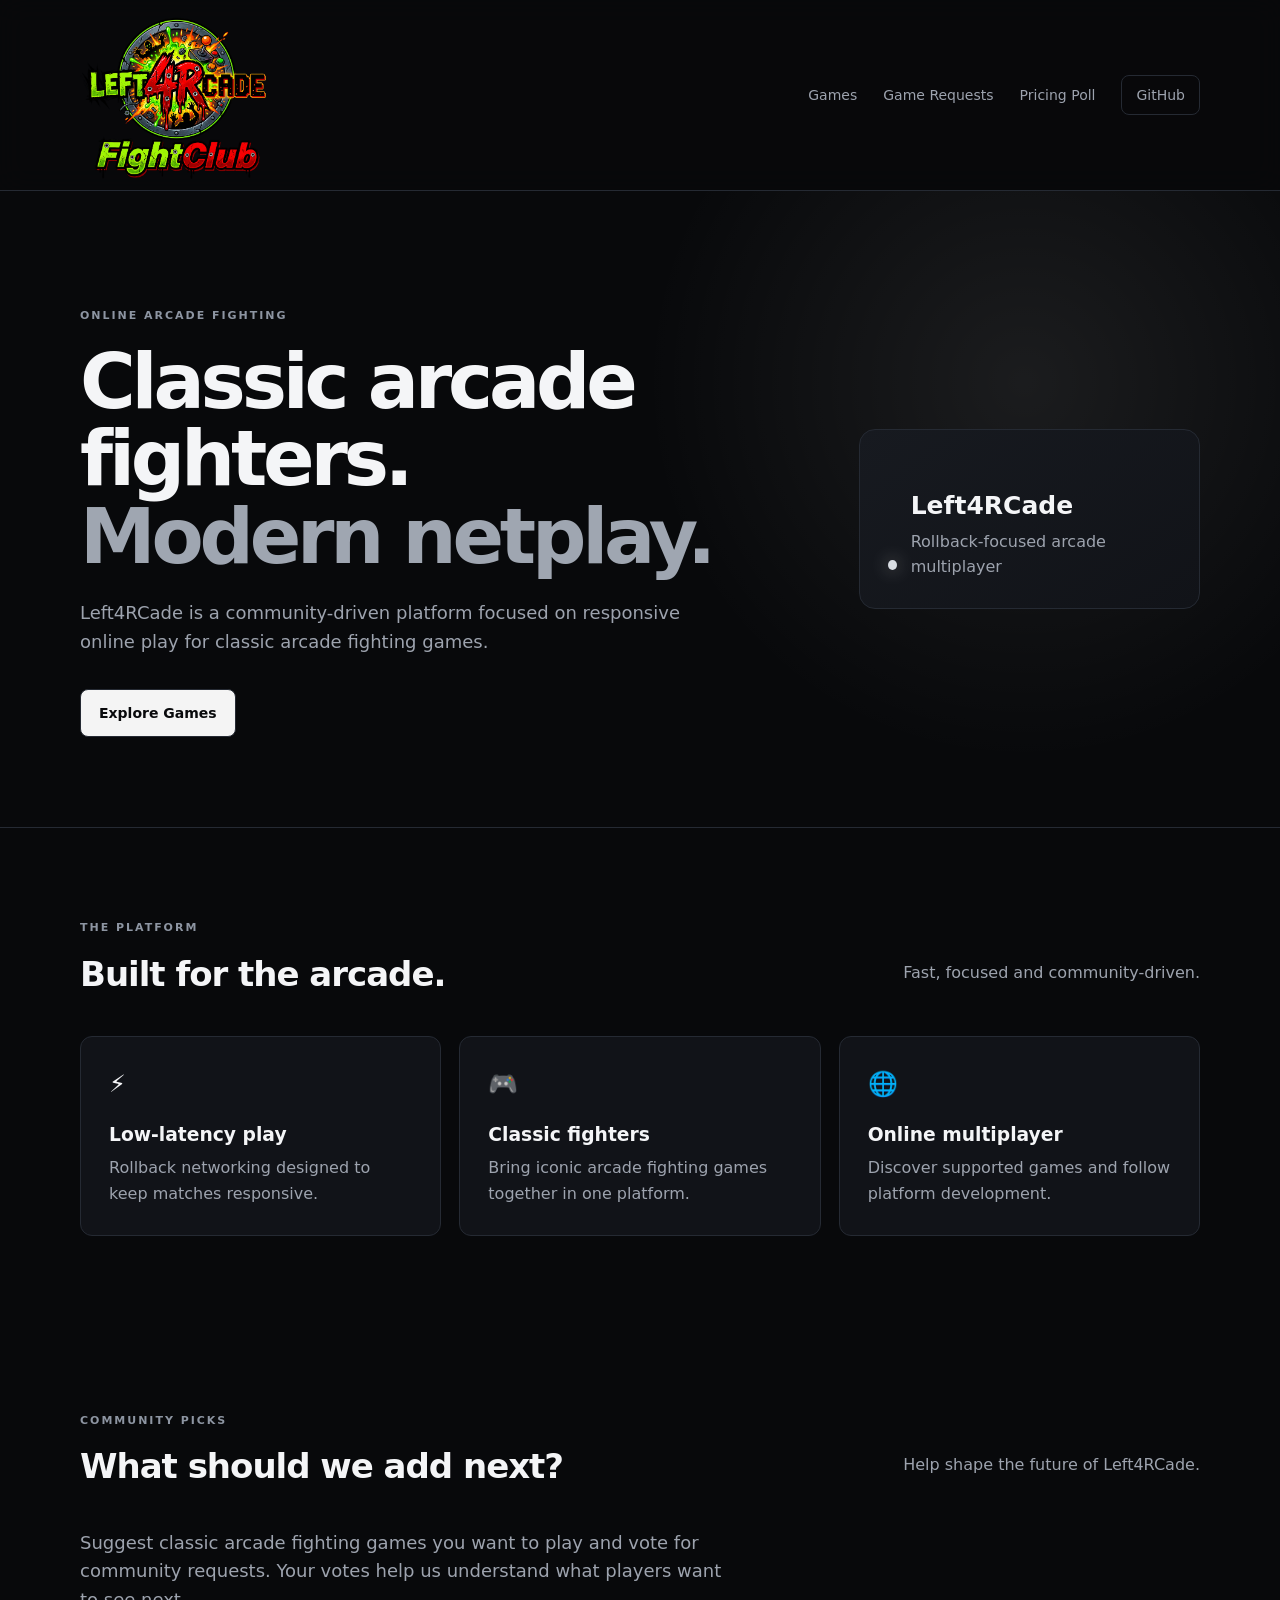
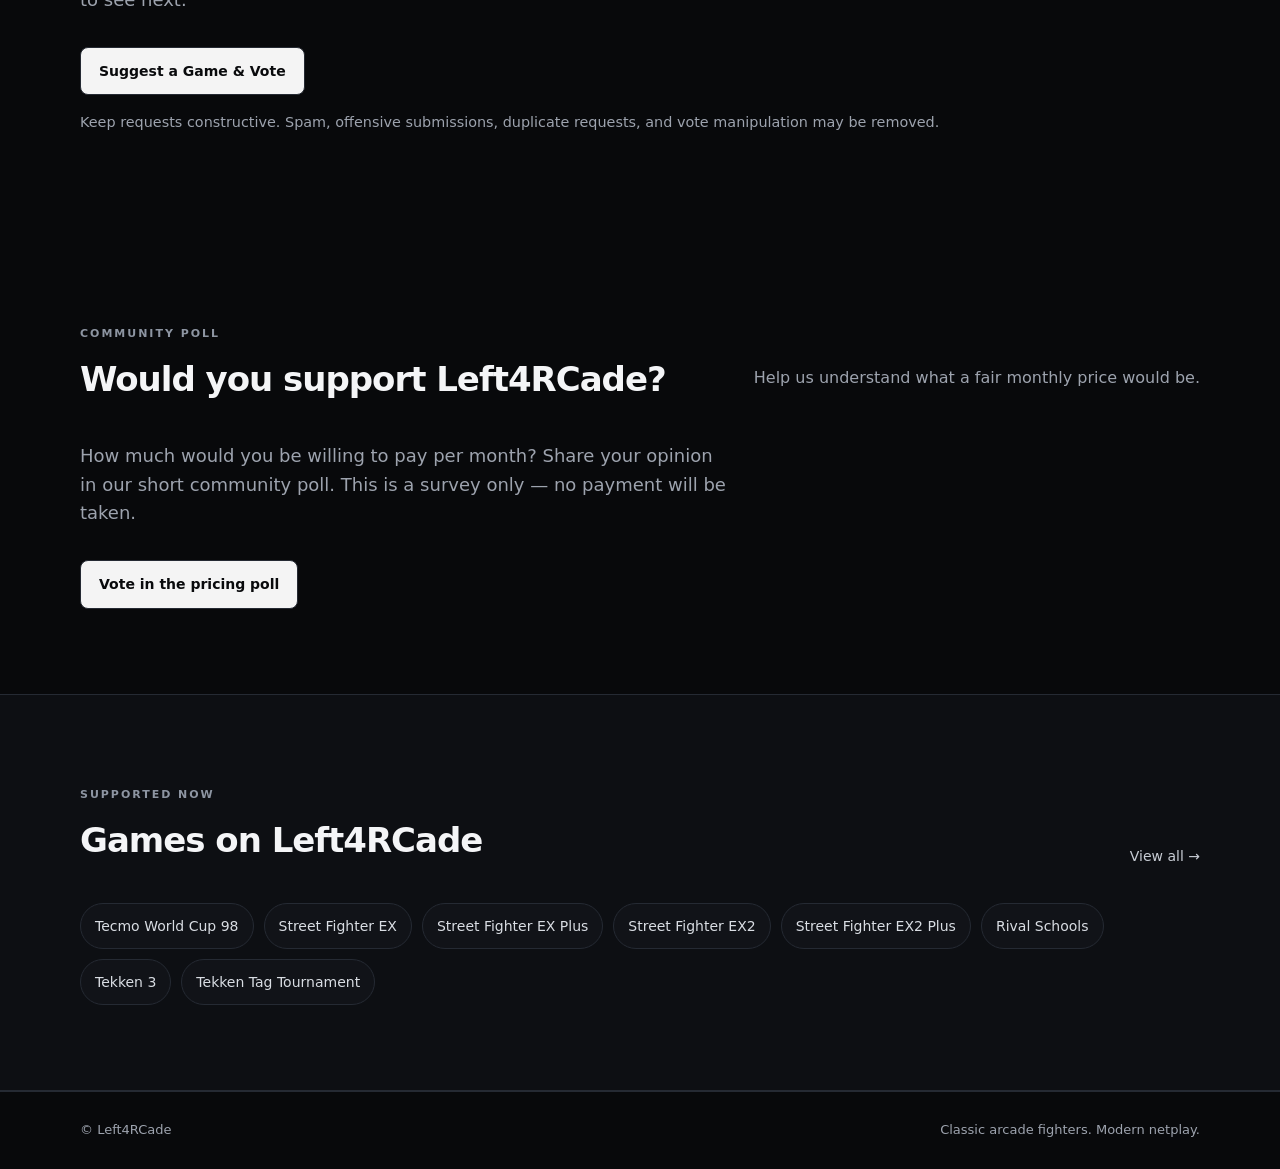
==== commit 3492ecc9: "Add homepage pricing poll CTA and remove redundant requests link" ====
--- a/index.html
+++ b/index.html
@@ -2,6 +2,7 @@
 <header class="site-header"><div class="container nav"><a class="brand" href="./"><img src="./left4rcade_fc.png" alt="Left4RCade FightClub"></a><nav><a href="./games.html">Games</a><a href="./requests.html">Game Requests</a><a href="./pricing.html">Pricing Poll</a><a class="nav-cta" href="https://github.com/left4rcade/left4rcade">GitHub</a></nav></div></header>
 <main><section class="hero"><div class="container hero-grid"><div><span class="eyebrow">ONLINE ARCADE FIGHTING</span><h1>Classic arcade fighters.<br><span>Modern netplay.</span></h1><p class="hero-copy">Left4RCade is a community-driven platform focused on responsive online play for classic arcade fighting games.</p><div class="actions"><a class="button primary" href="./games.html">Explore Games</a></div></div><div class="hero-card"><div class="status-dot"></div><div><strong>Left4RCade</strong><p>Rollback-focused arcade multiplayer</p></div></div></div></section>
 <section class="section"><div class="container"><div class="section-heading"><div><span class="eyebrow">THE PLATFORM</span><h2>Built for the arcade.</h2></div><p>Fast, focused and community-driven.</p></div><div class="feature-grid"><article class="feature"><span>⚡</span><h3>Low-latency play</h3><p>Rollback networking designed to keep matches responsive.</p></article><article class="feature"><span>🎮</span><h3>Classic fighters</h3><p>Bring iconic arcade fighting games together in one platform.</p></article><article class="feature"><span>🌐</span><h3>Online multiplayer</h3><p>Discover supported games and follow platform development.</p></article></div></div></section>
-<section class="section request-promo"><div class="container"><div class="section-heading"><div><span class="eyebrow">COMMUNITY PICKS</span><h2>What should we add next?</h2></div><p>Help shape the future of Left4RCade.</p></div><p class="hero-copy">Suggest classic arcade fighting games you want to play and vote for community requests. Your votes help us understand what players want to see next.</p><div class="actions"><a class="button primary" href="./requests.html">Suggest a Game &amp; Vote</a><a class="text-link" href="./requests.html">Browse community requests →</a></div><p class="muted" style="color:var(--muted);font-size:.9rem;margin-top:1rem;">Keep requests constructive. Spam, offensive submissions, duplicate requests, and vote manipulation may be removed.</p></div></section>
+<section class="section request-promo"><div class="container"><div class="section-heading"><div><span class="eyebrow">COMMUNITY PICKS</span><h2>What should we add next?</h2></div><p>Help shape the future of Left4RCade.</p></div><p class="hero-copy">Suggest classic arcade fighting games you want to play and vote for community requests. Your votes help us understand what players want to see next.</p><div class="actions"><a class="button primary" href="./requests.html">Suggest a Game &amp; Vote</a></div><p class="muted" style="color:var(--muted);font-size:.9rem;margin-top:1rem;">Keep requests constructive. Spam, offensive submissions, duplicate requests, and vote manipulation may be removed.</p></div></section>
+<section class="section pricing-poll-promo"><div class="container"><div class="section-heading"><div><span class="eyebrow">COMMUNITY POLL</span><h2>Would you support Left4RCade?</h2></div><p>Help us understand what a fair monthly price would be.</p></div><p class="hero-copy">How much would you be willing to pay per month? Share your opinion in our short community poll. This is a survey only — no payment will be taken.</p><div class="actions"><a class="button primary" href="./pricing.html">Vote in the pricing poll</a></div></div></section>
 <section class="section dark-section"><div class="container"><div class="section-heading"><div><span class="eyebrow">SUPPORTED NOW</span><h2>Games on Left4RCade</h2></div><a class="text-link" href="./games.html">View all →</a></div><div class="game-strip"><div class="game-pill">Tecmo World Cup 98</div><div class="game-pill">Street Fighter EX</div><div class="game-pill">Street Fighter EX Plus</div><div class="game-pill">Street Fighter EX2</div><div class="game-pill">Street Fighter EX2 Plus</div><div class="game-pill">Rival Schools</div><div class="game-pill">Tekken 3</div><div class="game-pill">Tekken Tag Tournament</div></div></div></section></main>
 <footer><div class="container footer"><span>© Left4RCade</span><span>Classic arcade fighters. Modern netplay.</span></div></footer></body></html>
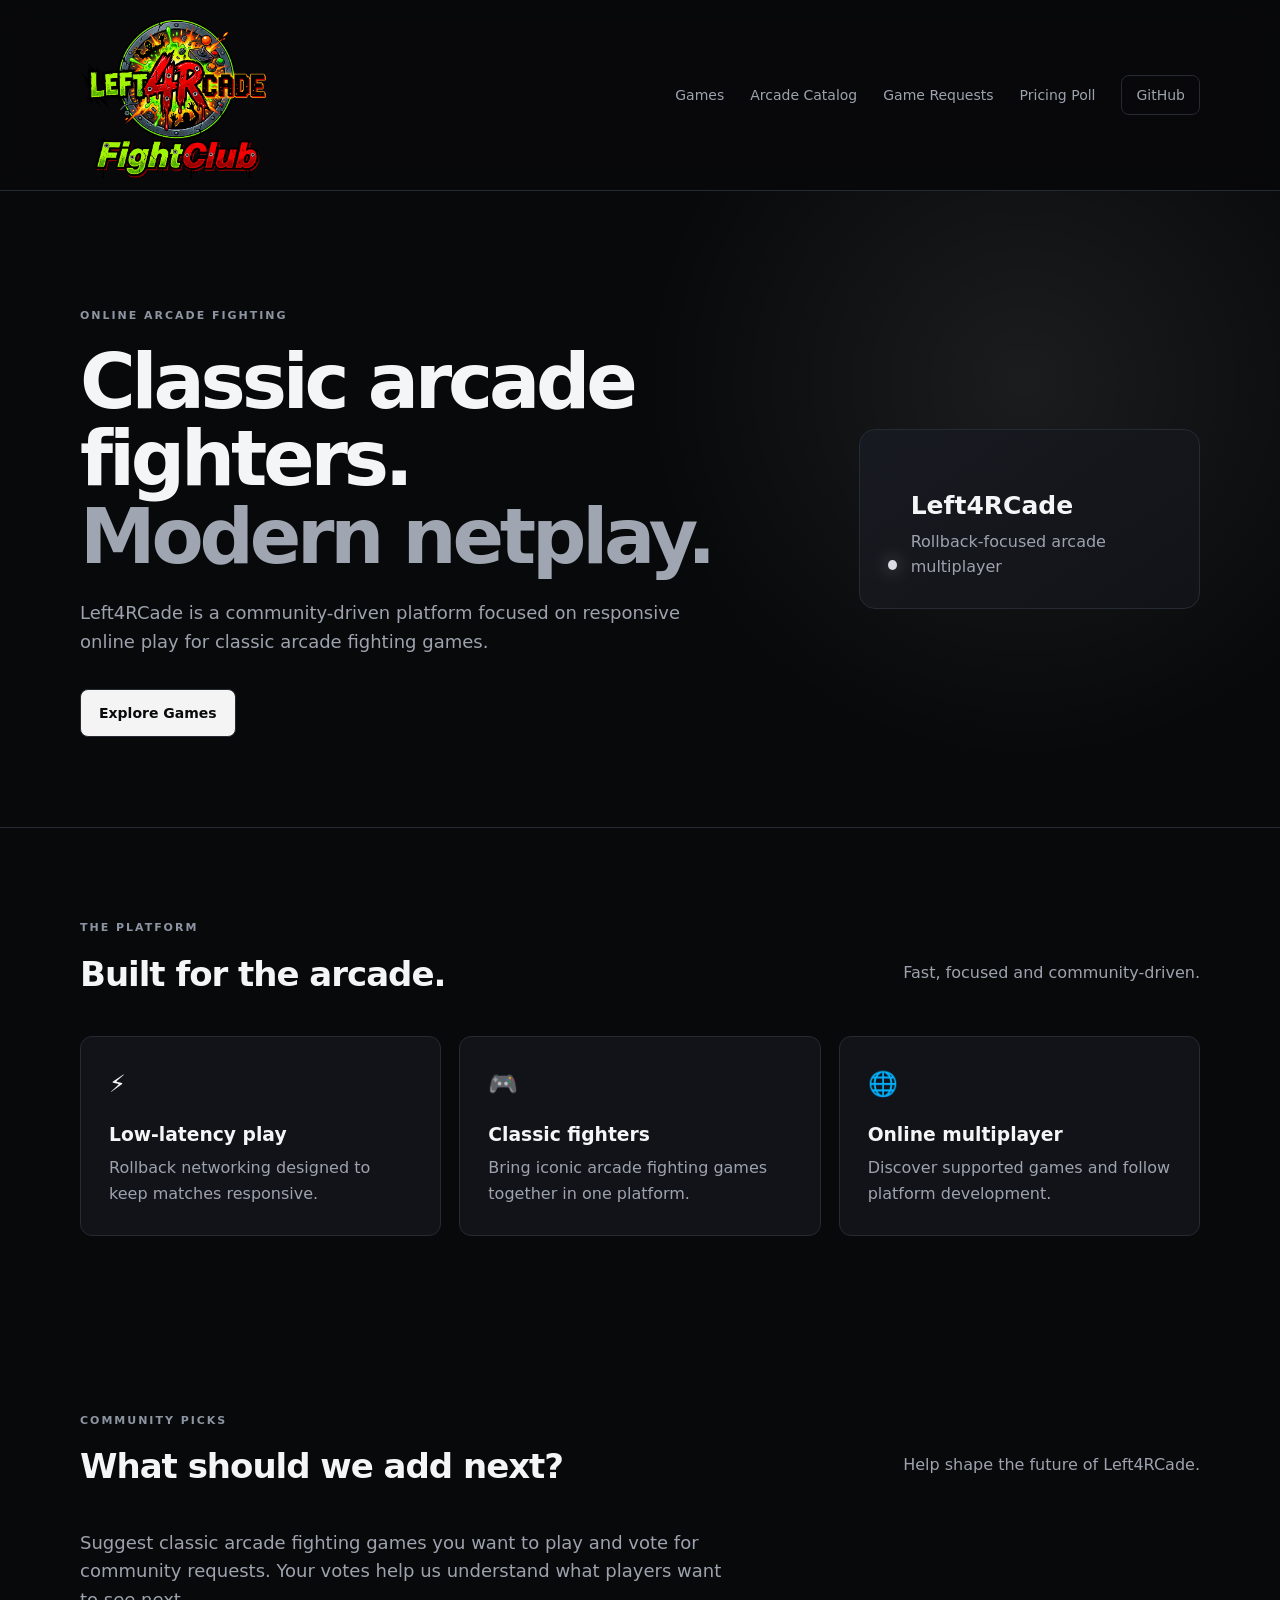
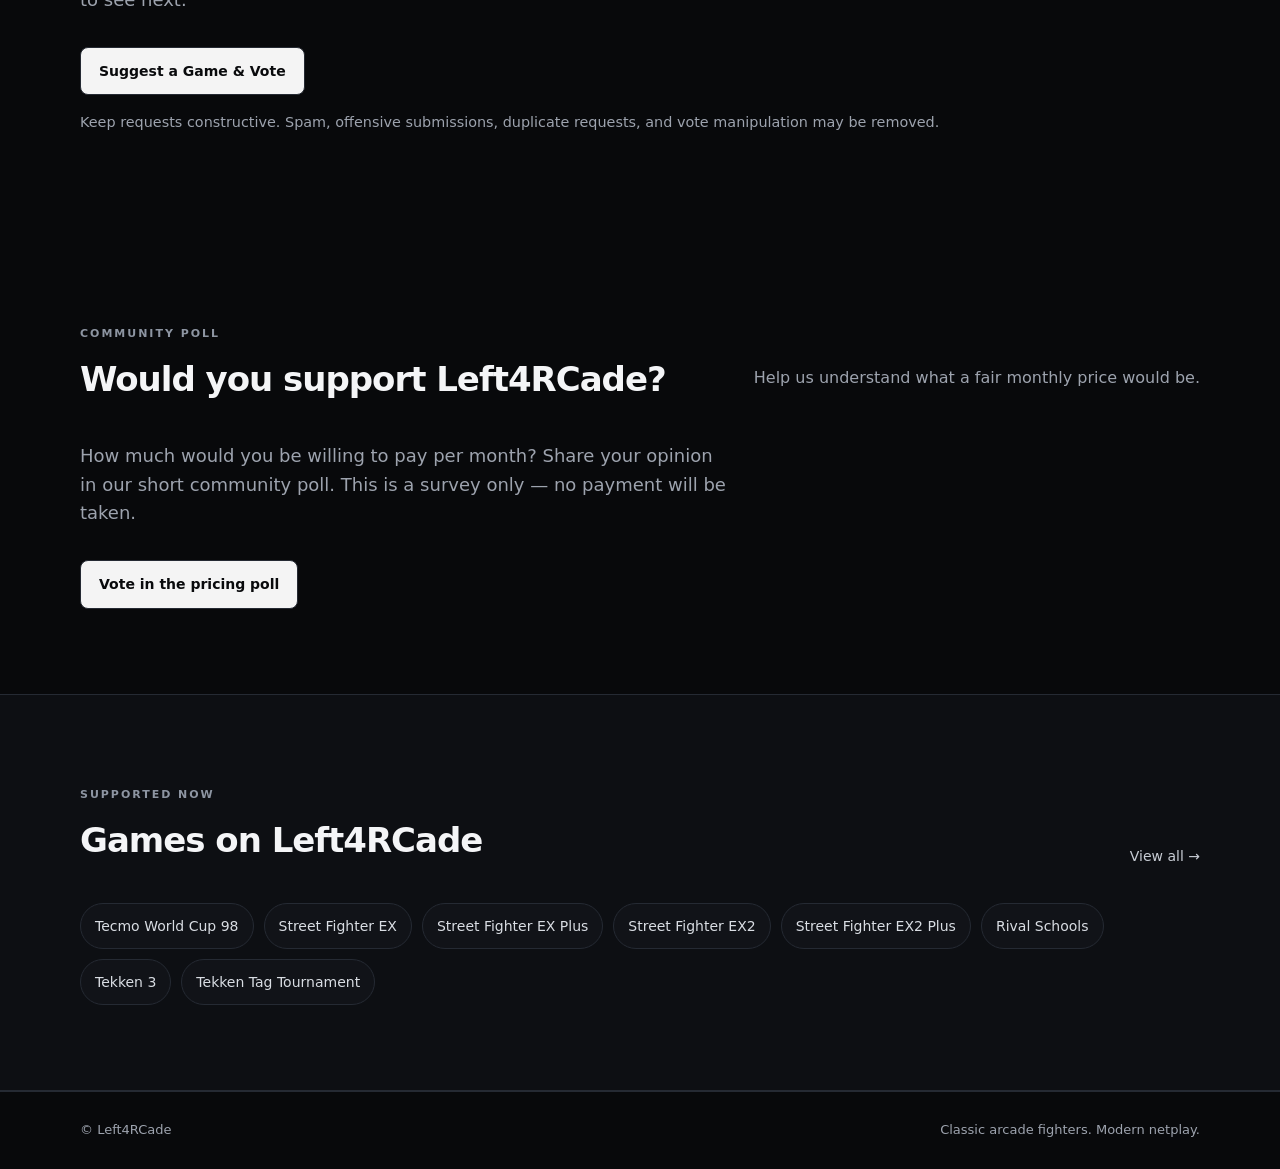
==== commit 50b03d5a: "Add arcade catalogue to site navigation" ====
--- a/index.html
+++ b/index.html
@@ -1,5 +1,5 @@
 <!doctype html><html lang="en"><head><meta charset="utf-8"><meta name="viewport" content="width=device-width,initial-scale=1"><meta name="description" content="Left4RCade — classic arcade fighters with modern rollback netcode."><title>Left4RCade — Classic Arcade Fighters. Modern Netplay.</title><link rel="stylesheet" href="./styles.css"></head><body>
-<header class="site-header"><div class="container nav"><a class="brand" href="./"><img src="./left4rcade_fc.png" alt="Left4RCade FightClub"></a><nav><a href="./games.html">Games</a><a href="./requests.html">Game Requests</a><a href="./pricing.html">Pricing Poll</a><a class="nav-cta" href="https://github.com/left4rcade/left4rcade">GitHub</a></nav></div></header>
+<header class="site-header"><div class="container nav"><a class="brand" href="./"><img src="./left4rcade_fc.png" alt="Left4RCade FightClub"></a><nav><a href="./games.html">Games</a><a href="./arcade.html">Arcade Catalog</a><a href="./requests.html">Game Requests</a><a href="./pricing.html">Pricing Poll</a><a class="nav-cta" href="https://github.com/left4rcade/left4rcade">GitHub</a></nav></div></header>
 <main><section class="hero"><div class="container hero-grid"><div><span class="eyebrow">ONLINE ARCADE FIGHTING</span><h1>Classic arcade fighters.<br><span>Modern netplay.</span></h1><p class="hero-copy">Left4RCade is a community-driven platform focused on responsive online play for classic arcade fighting games.</p><div class="actions"><a class="button primary" href="./games.html">Explore Games</a></div></div><div class="hero-card"><div class="status-dot"></div><div><strong>Left4RCade</strong><p>Rollback-focused arcade multiplayer</p></div></div></div></section>
 <section class="section"><div class="container"><div class="section-heading"><div><span class="eyebrow">THE PLATFORM</span><h2>Built for the arcade.</h2></div><p>Fast, focused and community-driven.</p></div><div class="feature-grid"><article class="feature"><span>⚡</span><h3>Low-latency play</h3><p>Rollback networking designed to keep matches responsive.</p></article><article class="feature"><span>🎮</span><h3>Classic fighters</h3><p>Bring iconic arcade fighting games together in one platform.</p></article><article class="feature"><span>🌐</span><h3>Online multiplayer</h3><p>Discover supported games and follow platform development.</p></article></div></div></section>
 <section class="section request-promo"><div class="container"><div class="section-heading"><div><span class="eyebrow">COMMUNITY PICKS</span><h2>What should we add next?</h2></div><p>Help shape the future of Left4RCade.</p></div><p class="hero-copy">Suggest classic arcade fighting games you want to play and vote for community requests. Your votes help us understand what players want to see next.</p><div class="actions"><a class="button primary" href="./requests.html">Suggest a Game &amp; Vote</a></div><p class="muted" style="color:var(--muted);font-size:.9rem;margin-top:1rem;">Keep requests constructive. Spam, offensive submissions, duplicate requests, and vote manipulation may be removed.</p></div></section>
--- a/styles.css
+++ b/styles.css
@@ -1,4 +1,4 @@
-:root{--bg:#08090b;--panel:#111318;--panel2:#171a20;--text:#f4f5f7;--muted:#9da3ae;--line:#252a33;--max:1120px}*{box-sizing:border-box}body{margin:0;background:var(--bg);color:var(--text);font-family:Inter,ui-sans-serif,system-ui,-apple-system,BlinkMacSystemFont,"Segoe UI",sans-serif;line-height:1.6}a{color:inherit;text-decoration:none}.container{width:min(calc(100% - 40px),var(--max));margin:auto}.site-header{position:sticky;top:0;z-index:10;background:rgba(8,9,11,.88);backdrop-filter:blur(14px);border-bottom:1px solid var(--line)}.nav{min-height:76px;display:flex;align-items:center;justify-content:space-between;gap:24px}.brand img{width:190px;display:block}.nav nav{display:flex;align-items:center;gap:26px;color:var(--muted);font-size:14px}.nav nav a:hover,.nav nav a.active{color:var(--text)}.nav-cta{border:1px solid var(--line);padding:8px 14px;border-radius:8px}.hero{padding:110px 0 90px;border-bottom:1px solid var(--line);background:radial-gradient(circle at 80% 30%,rgba(255,255,255,.08),transparent 34%)}.hero-grid{display:grid;grid-template-columns:1.35fr .65fr;gap:70px;align-items:center}.eyebrow{font-size:11px;letter-spacing:.18em;color:#8d95a2;font-weight:800}.hero h1,.page h1{font-size:clamp(44px,7vw,76px);line-height:1.02;letter-spacing:-.055em;margin:16px 0 24px}.hero h1 span{color:#9fa6b1}.hero-copy,.lead{color:var(--muted);font-size:18px;max-width:650px}.actions{display:flex;gap:12px;flex-wrap:wrap;margin-top:32px}.button{display:inline-flex;align-items:center;justify-content:center;padding:12px 18px;border-radius:8px;font-weight:800;font-size:14px;border:1px solid var(--line)}.button.primary{background:#f4f4f4;color:#090a0c}.button.secondary{background:transparent;color:var(--text)}.hero-card{border:1px solid var(--line);background:linear-gradient(145deg,var(--panel2),var(--panel));padding:28px;border-radius:16px;min-height:180px;display:flex;align-items:flex-end;gap:14px}.hero-card strong{font-size:25px}.hero-card p{color:var(--muted);margin:3px 0 0}.status-dot{width:10px;height:10px;background:#d9dde3;border-radius:50%;box-shadow:0 0 18px rgba(255,255,255,.45);margin-bottom:10px}.section{padding:85px 0}.dark-section{background:#0d0f13;border-top:1px solid var(--line);border-bottom:1px solid var(--line)}.section-heading{display:flex;justify-content:space-between;align-items:end;gap:30px;margin-bottom:35px}.section-heading h2{font-size:34px;letter-spacing:-.03em;margin:8px 0 0}.section-heading>p{color:var(--muted)}.feature-grid{display:grid;grid-template-columns:repeat(3,1fr);gap:18px}.feature,.game-card{background:var(--panel);border:1px solid var(--line);border-radius:12px;padding:28px}.feature span{font-size:24px}.feature h3{margin:16px 0 6px}.feature p,.game-card p{color:var(--muted);margin:0}.game-strip{display:flex;flex-wrap:wrap;gap:10px}.game-pill{border:1px solid var(--line);background:var(--panel);padding:11px 14px;border-radius:999px;color:#d9dde3;font-size:14px}.text-link{color:#c7ccd4;font-size:14px}footer{border-top:1px solid var(--line);padding:28px 0;color:var(--muted);font-size:13px}.footer{display:flex;justify-content:space-between;gap:20px}.page{padding:80px 0 100px}.games-grid{display:grid;grid-template-columns:repeat(2,minmax(0,1fr));gap:18px;margin-top:45px}.game-card{padding:18px;overflow:hidden;display:flex;flex-direction:column;min-width:0}.game-art{height:190px;max-height:200px;margin:0 0 22px;display:flex;align-items:center;justify-content:center;overflow:hidden;background:#08090b;border:1px solid var(--line);border-radius:9px}.game-art>img:first-child{display:block;width:100%;height:100%;max-width:100%;max-height:200px;object-fit:contain;border:0;border-radius:0}.game-card h2{margin:12px 0 5px;font-size:22px}.game-status{font-size:10px;letter-spacing:.16em;color:#aeb5bf;font-weight:900}@media(max-width:760px){.nav{padding:15px 0;align-items:flex-start}.nav nav{gap:12px;flex-wrap:wrap;justify-content:flex-end}.nav-cta{display:none}.brand img{width:150px}.hero{padding:70px 0}.hero-grid{grid-template-columns:1fr;gap:30px}.hero-card{min-height:130px}.feature-grid,.games-grid{grid-template-columns:1fr}.section{padding:60px 0}.section-heading,.footer{align-items:flex-start;flex-direction:column}.page{padding:60px 0}.hero h1,.page h1{font-size:48px}.game-art{height:180px;max-height:180px}.game-art>img:first-child{max-height:180px}}
+:root{--bg:#08090b;--panel:#111318;--panel2:#171a20;--text:#f4f5f7;--muted:#9da3ae;--line:#252a33;--max:1120px}*{box-sizing:border-box}body{margin:0;background:var(--bg);color:var(--text);font-family:Inter,ui-sans-serif,system-ui,-apple-system,BlinkMacSystemFont,"Segoe UI",sans-serif;line-height:1.6}a{color:inherit;text-decoration:none}.container{width:min(calc(100% - 40px),var(--max));margin:auto}.site-header{position:sticky;top:0;z-index:10;background:rgba(8,9,11,.88);backdrop-filter:blur(14px);border-bottom:1px solid var(--line)}.nav{min-height:76px;display:flex;align-items:center;justify-content:space-between;gap:24px}.brand img{width:190px;display:block}.nav nav{display:flex;align-items:center;gap:26px;color:var(--muted);font-size:14px}.nav nav a:hover,.nav nav a.active{color:var(--text)}.nav-cta{border:1px solid var(--line);padding:8px 14px;border-radius:8px}.hero{padding:110px 0 90px;border-bottom:1px solid var(--line);background:radial-gradient(circle at 80% 30%,rgba(255,255,255,.08),transparent 34%)}.hero-grid{display:grid;grid-template-columns:1.35fr .65fr;gap:70px;align-items:center}.eyebrow{font-size:11px;letter-spacing:.18em;color:#8d95a2;font-weight:800}.hero h1,.page h1{font-size:clamp(44px,7vw,76px);line-height:1.02;letter-spacing:-.055em;margin:16px 0 24px}.hero h1 span{color:#9fa6b1}.hero-copy,.lead{color:var(--muted);font-size:18px;max-width:650px}.actions{display:flex;gap:12px;flex-wrap:wrap;margin-top:32px}.button{display:inline-flex;align-items:center;justify-content:center;padding:12px 18px;border-radius:8px;font-weight:800;font-size:14px;border:1px solid var(--line)}.button.primary{background:#f4f4f4;color:#090a0c}.button.secondary{background:transparent;color:var(--text)}.hero-card{border:1px solid var(--line);background:linear-gradient(145deg,var(--panel2),var(--panel));padding:28px;border-radius:16px;min-height:180px;display:flex;align-items:flex-end;gap:14px}.hero-card strong{font-size:25px}.hero-card p{color:var(--muted);margin:3px 0 0}.status-dot{width:10px;height:10px;background:#d9dde3;border-radius:50%;box-shadow:0 0 18px rgba(255,255,255,.45);margin-bottom:10px}.section{padding:85px 0}.dark-section{background:#0d0f13;border-top:1px solid var(--line);border-bottom:1px solid var(--line)}.section-heading{display:flex;justify-content:space-between;align-items:end;gap:30px;margin-bottom:35px}.section-heading h2{font-size:34px;letter-spacing:-.03em;margin:8px 0 0}.section-heading>p{color:var(--muted)}.feature-grid{display:grid;grid-template-columns:repeat(3,1fr);gap:18px}.feature,.game-card{background:var(--panel);border:1px solid var(--line);border-radius:12px;padding:28px}.feature span{font-size:24px}.feature h3{margin:16px 0 6px}.feature p,.game-card p{color:var(--muted);margin:0}.game-strip{display:flex;flex-wrap:wrap;gap:10px}.game-pill{border:1px solid var(--line);background:var(--panel);padding:11px 14px;border-radius:999px;color:#d9dde3;font-size:14px}.text-link{color:#c7ccd4;font-size:14px}footer{border-top:1px solid var(--line);padding:28px 0;color:var(--muted);font-size:13px}.footer{display:flex;justify-content:space-between;gap:20px}.page{padding:80px 0 100px}.games-grid{display:grid;grid-template-columns:repeat(2,minmax(0,1fr));gap:18px;margin-top:45px}.game-card{padding:18px;overflow:hidden;display:flex;flex-direction:column;min-width:0}.game-art{height:190px;margin:0 0 22px;overflow:hidden;background:#08090b;border:1px solid var(--line);border-radius:9px}.game-art>img:first-child{display:block;width:100%;height:100%;object-fit:cover;object-position:center;border:0;border-radius:0}.game-card h2{margin:12px 0 5px;font-size:22px}.game-status{font-size:10px;letter-spacing:.16em;color:#aeb5bf;font-weight:900}@media(max-width:760px){.nav{padding:15px 0;align-items:flex-start}.nav nav{gap:12px;flex-wrap:wrap;justify-content:flex-end}.nav-cta{display:none}.brand img{width:150px}.hero{padding:70px 0}.hero-grid{grid-template-columns:1fr;gap:30px}.hero-card{min-height:130px}.feature-grid,.games-grid{grid-template-columns:1fr}.section{padding:60px 0}.section-heading,.footer{align-items:flex-start;flex-direction:column}.page{padding:60px 0}.hero h1,.page h1{font-size:48px}.game-art{height:180px}}
 
 /* Game request and voting page */
 .request-layout{display:grid;grid-template-columns:minmax(260px,.8fr) minmax(0,1.2fr);gap:24px;align-items:start;margin-top:42px}
@@ -52,3 +52,41 @@
 .poll-bar{height:100%;border-radius:99px;background:#b8c0cb;transition:width .25s ease}
 .poll-form fieldset:disabled{opacity:.6}
 @media(max-width:560px){.poll-form fieldset{grid-template-columns:1fr}.poll-panel{padding:18px}.poll-results-heading{align-items:flex-start;flex-direction:column}}
+
+
+
+/* Games page: aligned with the main Left4RCade visual system */
+.games-page{background:var(--bg)}
+.games-page .games-hero{min-height:220px;border-bottom:1px solid var(--line);background:linear-gradient(90deg,rgba(8,9,11,.96),rgba(8,9,11,.72)),radial-gradient(circle at 78% 40%,rgba(255,255,255,.09),transparent 42%)}
+.games-page .games-hero-inner{min-height:220px;display:flex;align-items:center;gap:30px}
+.games-page .games-hero-icon{width:82px;height:82px;flex-shrink:0;border:1px solid #343b47;border-radius:16px;background:var(--panel);display:grid;place-items:center;font-size:38px}
+.games-page .games-hero-copy .eyebrow{color:var(--muted)}
+.games-page .games-hero-copy h1{font-size:clamp(44px,6vw,64px);line-height:1.02;letter-spacing:-.055em;margin:8px 0 10px}
+.games-page .games-hero-copy p{color:var(--muted);font-size:17px;line-height:1.55;margin:0}
+.games-page .games-browser{padding-top:26px;padding-bottom:84px}
+.games-page .games-toolbar{display:flex;align-items:center;justify-content:space-between;gap:18px}
+.games-page .game-filters{display:flex;gap:8px;align-items:center;flex-wrap:wrap}
+.games-page .game-filter{font:inherit;font-size:13px;font-weight:750;color:#d9dde3;background:var(--panel);border:1px solid var(--line);border-radius:999px;padding:9px 15px;cursor:pointer;transition:background .15s,border-color .15s}
+.games-page .game-filter:hover{border-color:#555d6b}
+.games-page .game-filter.active{background:#f4f4f4;color:#090a0c;border-color:#f4f4f4}
+.games-page .game-search{height:42px;min-width:230px;width:min(100%,300px);display:flex;align-items:center;gap:10px;padding:0 13px;border:1px solid var(--line);border-radius:9px;background:var(--panel);color:var(--muted)}
+.games-page .game-search>span{font-size:22px;line-height:1}
+.games-page .game-search input{width:100%;min-width:0;background:transparent;border:0;outline:0;color:var(--text);font:inherit;font-size:13px}
+.games-page .game-search input::placeholder{color:var(--muted)}
+.games-page .games-count{font-size:12px;color:var(--muted);margin:16px 0 10px}
+.games-page .games-grid-modern{grid-template-columns:repeat(4,minmax(0,1fr));gap:18px;margin-top:0}
+.games-page .game-card-modern{padding:12px;background:var(--panel);border-color:var(--line);border-radius:12px;transition:transform .18s,border-color .18s}
+.games-page .game-card-modern:hover{transform:translateY(-2px);border-color:#454c58}
+.games-page .game-card-modern .game-art{height:auto;aspect-ratio:16/9;margin:0;border:1px solid var(--line);border-radius:8px;background:#08090b}
+.games-page .game-card-modern .game-art img{display:block;width:100%;height:100%;object-fit:cover;object-position:center}
+.games-page .game-card-body{padding:12px 2px 1px;display:flex;flex-direction:column;flex:1;min-width:0}
+.games-page .game-card-modern .game-status{font-size:9px;letter-spacing:.14em;color:#aeb5bf}
+.games-page .game-card-modern h2{font-size:17px;line-height:1.35;margin:5px 0 8px;min-height:2.7em;overflow-wrap:anywhere}
+.games-page .game-card-modern .game-platform{color:var(--muted);font-size:12px;margin:0 0 13px;min-height:1.5em}
+.games-page .game-request-button{display:flex;justify-content:center;align-items:center;gap:10px;width:100%;margin-top:auto;border:1px solid #343b47;border-radius:8px;padding:9px 10px;font-size:13px;font-weight:750;background:#0d0f13;transition:background .15s,border-color .15s}
+.games-page .game-request-button:hover{background:#1a1d23;border-color:#606977}
+.games-page .games-empty{padding:30px;text-align:center;border:1px dashed var(--line);border-radius:12px;color:var(--muted)}
+.games-page .game-card-modern[hidden]{display:none}
+@media(max-width:1100px){.games-page .games-toolbar{align-items:flex-start;flex-direction:column}.games-page .game-search{width:100%;max-width:none}.games-page .games-grid-modern{grid-template-columns:repeat(3,minmax(0,1fr))}}
+@media(max-width:760px){.games-page .games-hero,.games-page .games-hero-inner{min-height:195px}.games-page .games-hero-inner{gap:18px}.games-page .games-hero-icon{width:66px;height:66px;border-radius:13px;font-size:30px}.games-page .games-hero-copy p{font-size:15px}.games-page .desktop-break{display:none}.games-page .games-grid-modern{grid-template-columns:repeat(2,minmax(0,1fr));gap:14px}.games-page .game-card-modern h2{font-size:15px}}
+@media(max-width:480px){.games-page .games-hero-inner{align-items:flex-start;padding-top:30px;padding-bottom:28px}.games-page .games-hero-icon{display:none}.games-page .game-filter{padding:8px 12px;font-size:12px}.games-page .game-card-body{padding:9px 1px 1px}.games-page .game-card-modern .game-platform{font-size:11px}.games-page .game-request-button{font-size:12px;padding:8px 4px}.games-page .games-browser{padding-top:18px}}
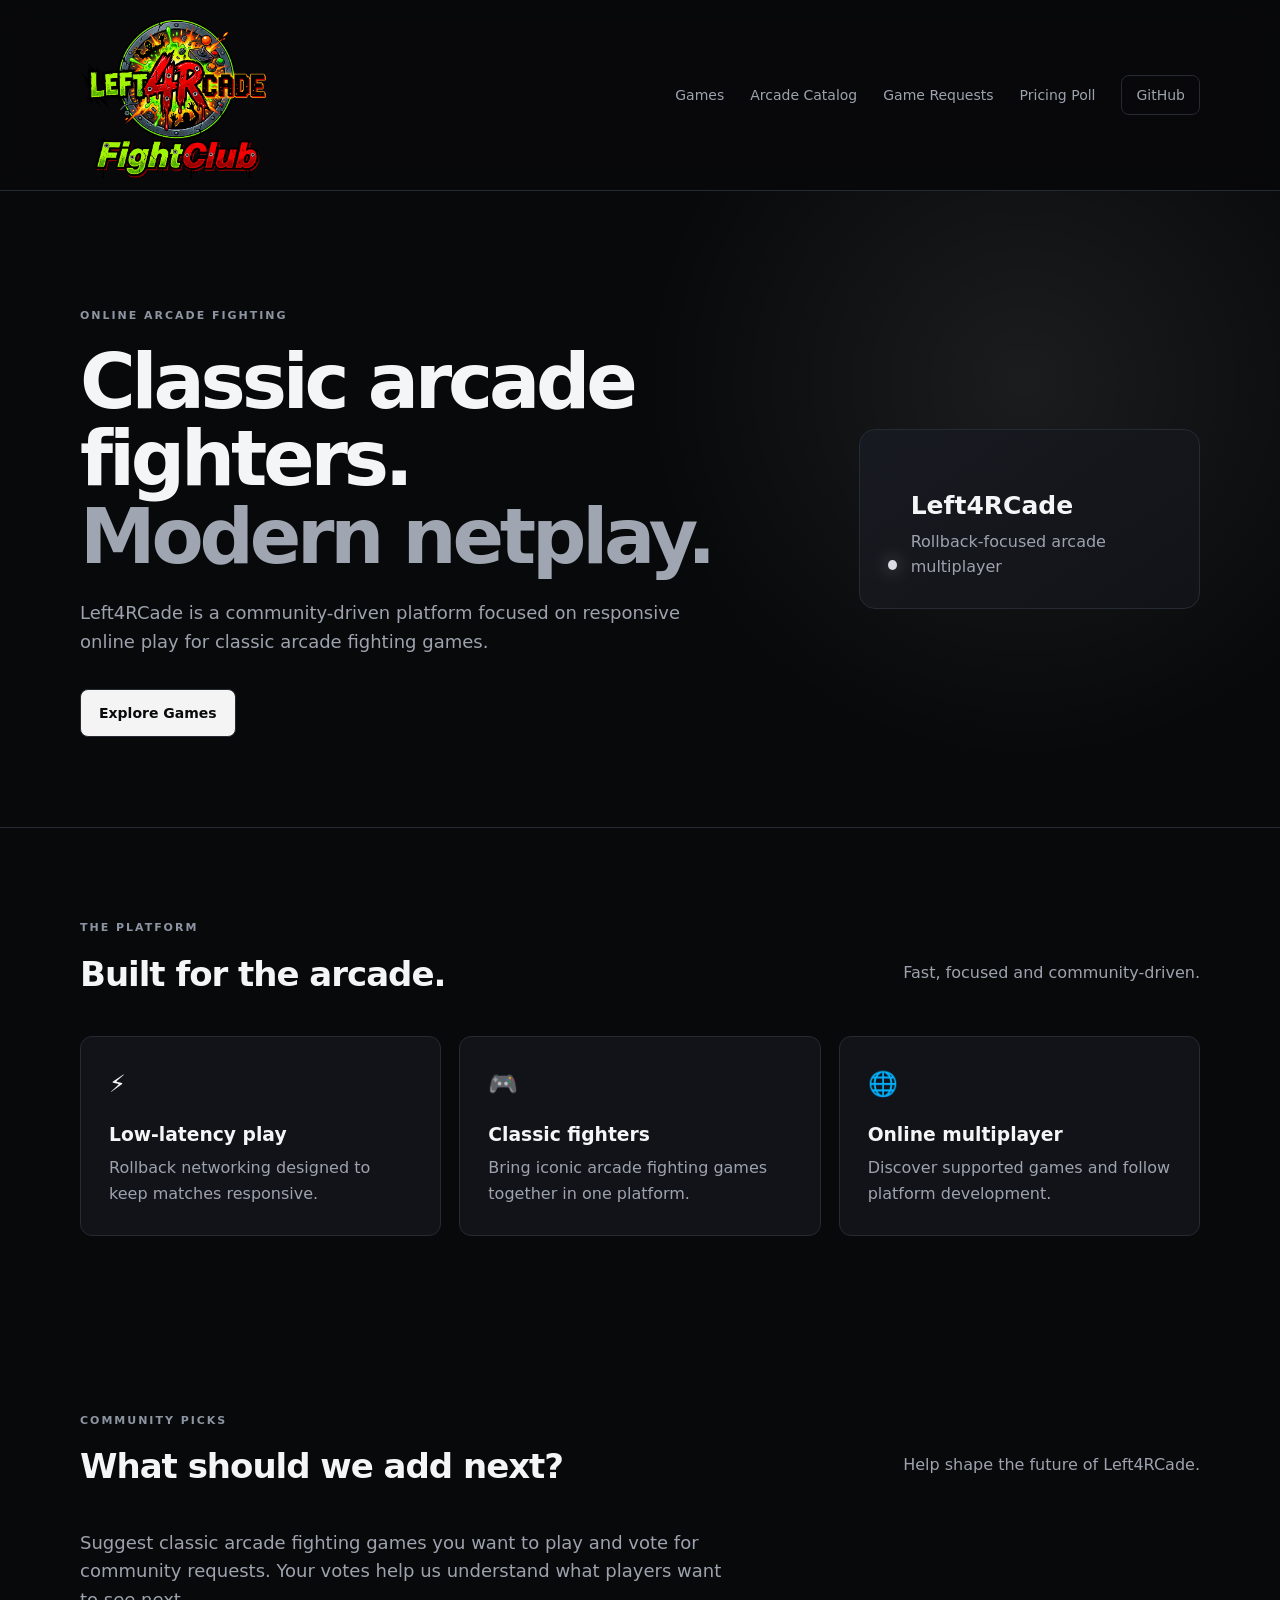
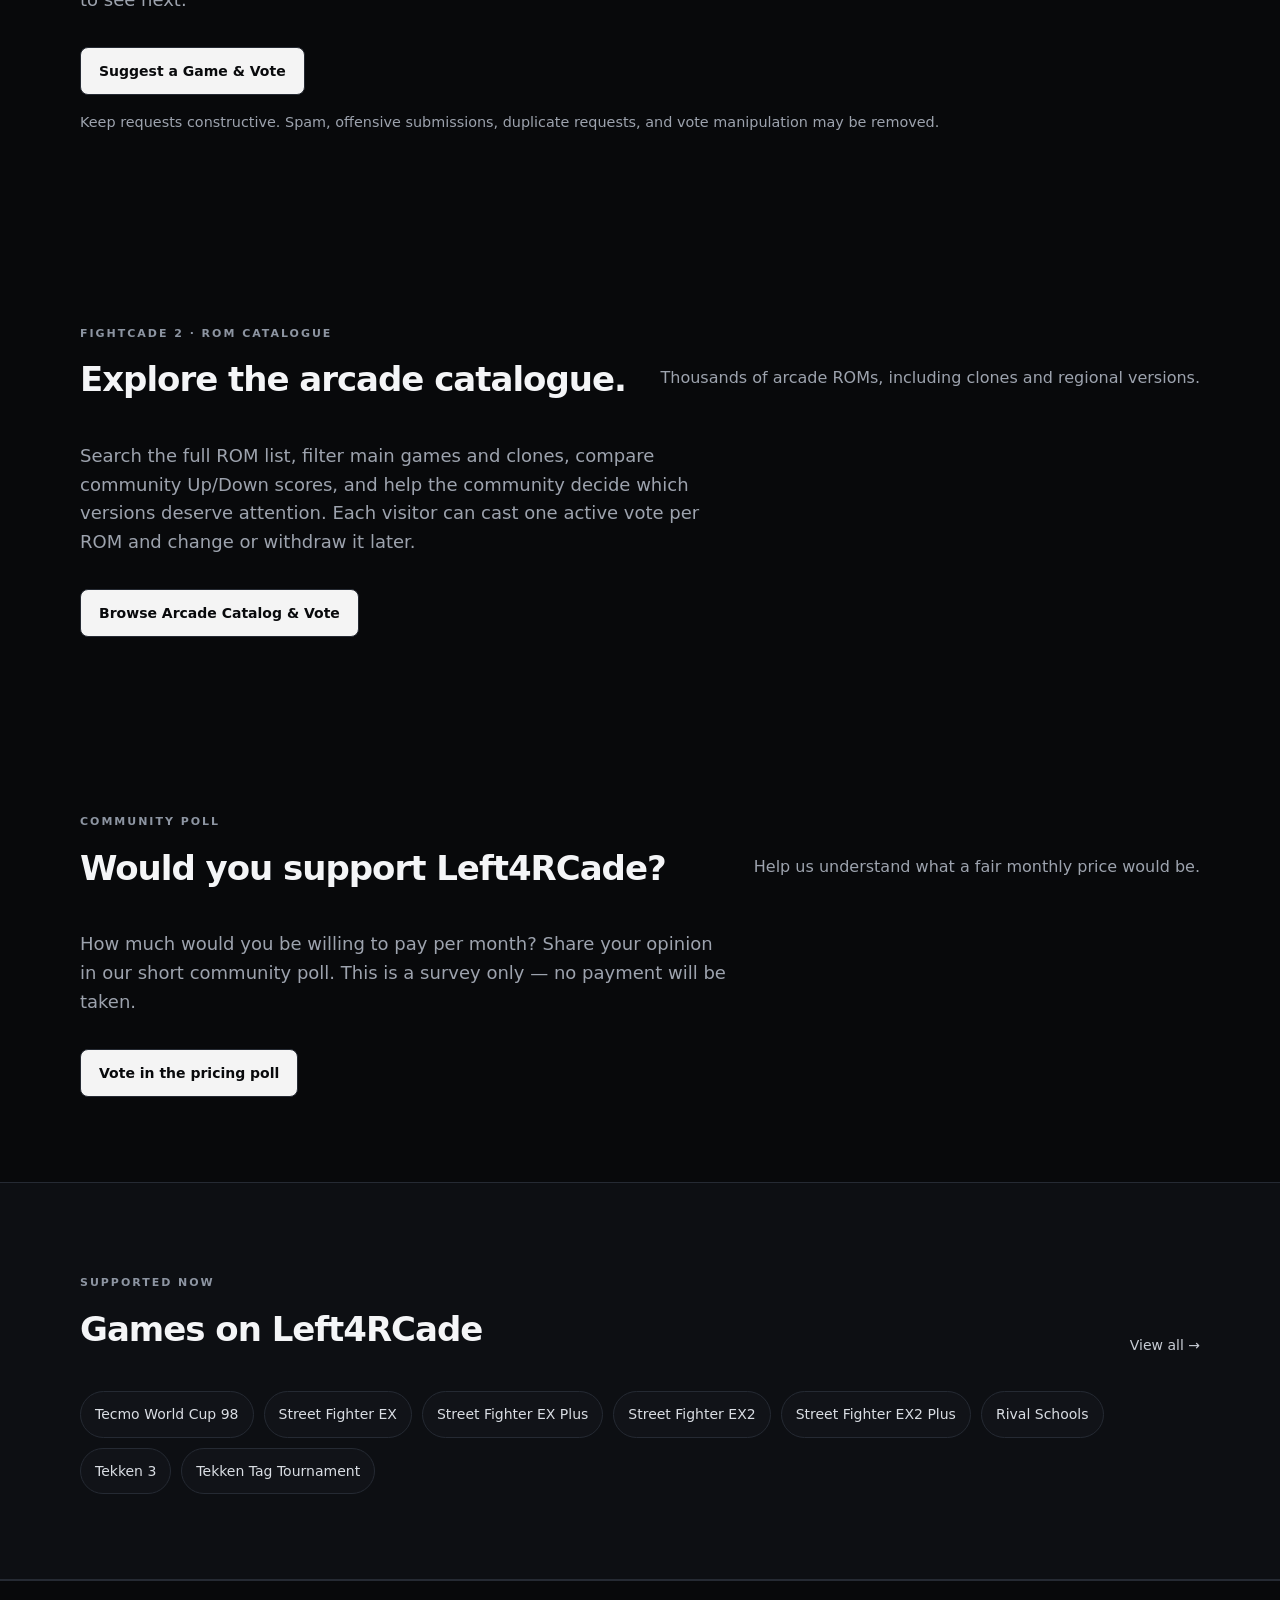
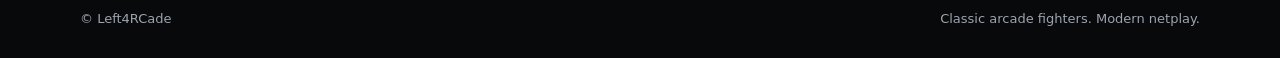
==== commit e61d2ef9: "Add arcade catalog overview to homepage" ====
--- a/index.html
+++ b/index.html
@@ -3,6 +3,7 @@
 <main><section class="hero"><div class="container hero-grid"><div><span class="eyebrow">ONLINE ARCADE FIGHTING</span><h1>Classic arcade fighters.<br><span>Modern netplay.</span></h1><p class="hero-copy">Left4RCade is a community-driven platform focused on responsive online play for classic arcade fighting games.</p><div class="actions"><a class="button primary" href="./games.html">Explore Games</a></div></div><div class="hero-card"><div class="status-dot"></div><div><strong>Left4RCade</strong><p>Rollback-focused arcade multiplayer</p></div></div></div></section>
 <section class="section"><div class="container"><div class="section-heading"><div><span class="eyebrow">THE PLATFORM</span><h2>Built for the arcade.</h2></div><p>Fast, focused and community-driven.</p></div><div class="feature-grid"><article class="feature"><span>⚡</span><h3>Low-latency play</h3><p>Rollback networking designed to keep matches responsive.</p></article><article class="feature"><span>🎮</span><h3>Classic fighters</h3><p>Bring iconic arcade fighting games together in one platform.</p></article><article class="feature"><span>🌐</span><h3>Online multiplayer</h3><p>Discover supported games and follow platform development.</p></article></div></div></section>
 <section class="section request-promo"><div class="container"><div class="section-heading"><div><span class="eyebrow">COMMUNITY PICKS</span><h2>What should we add next?</h2></div><p>Help shape the future of Left4RCade.</p></div><p class="hero-copy">Suggest classic arcade fighting games you want to play and vote for community requests. Your votes help us understand what players want to see next.</p><div class="actions"><a class="button primary" href="./requests.html">Suggest a Game &amp; Vote</a></div><p class="muted" style="color:var(--muted);font-size:.9rem;margin-top:1rem;">Keep requests constructive. Spam, offensive submissions, duplicate requests, and vote manipulation may be removed.</p></div></section>
+<section class="section arcade-catalog-promo"><div class="container"><div class="section-heading"><div><span class="eyebrow">FIGHTCADE 2 · ROM CATALOGUE</span><h2>Explore the arcade catalogue.</h2></div><p>Thousands of arcade ROMs, including clones and regional versions.</p></div><p class="hero-copy">Search the full ROM list, filter main games and clones, compare community Up/Down scores, and help the community decide which versions deserve attention. Each visitor can cast one active vote per ROM and change or withdraw it later.</p><div class="actions"><a class="button primary" href="./arcade.html">Browse Arcade Catalog &amp; Vote</a></div></div></section>
 <section class="section pricing-poll-promo"><div class="container"><div class="section-heading"><div><span class="eyebrow">COMMUNITY POLL</span><h2>Would you support Left4RCade?</h2></div><p>Help us understand what a fair monthly price would be.</p></div><p class="hero-copy">How much would you be willing to pay per month? Share your opinion in our short community poll. This is a survey only — no payment will be taken.</p><div class="actions"><a class="button primary" href="./pricing.html">Vote in the pricing poll</a></div></div></section>
 <section class="section dark-section"><div class="container"><div class="section-heading"><div><span class="eyebrow">SUPPORTED NOW</span><h2>Games on Left4RCade</h2></div><a class="text-link" href="./games.html">View all →</a></div><div class="game-strip"><div class="game-pill">Tecmo World Cup 98</div><div class="game-pill">Street Fighter EX</div><div class="game-pill">Street Fighter EX Plus</div><div class="game-pill">Street Fighter EX2</div><div class="game-pill">Street Fighter EX2 Plus</div><div class="game-pill">Rival Schools</div><div class="game-pill">Tekken 3</div><div class="game-pill">Tekken Tag Tournament</div></div></div></section></main>
 <footer><div class="container footer"><span>© Left4RCade</span><span>Classic arcade fighters. Modern netplay.</span></div></footer></body></html>
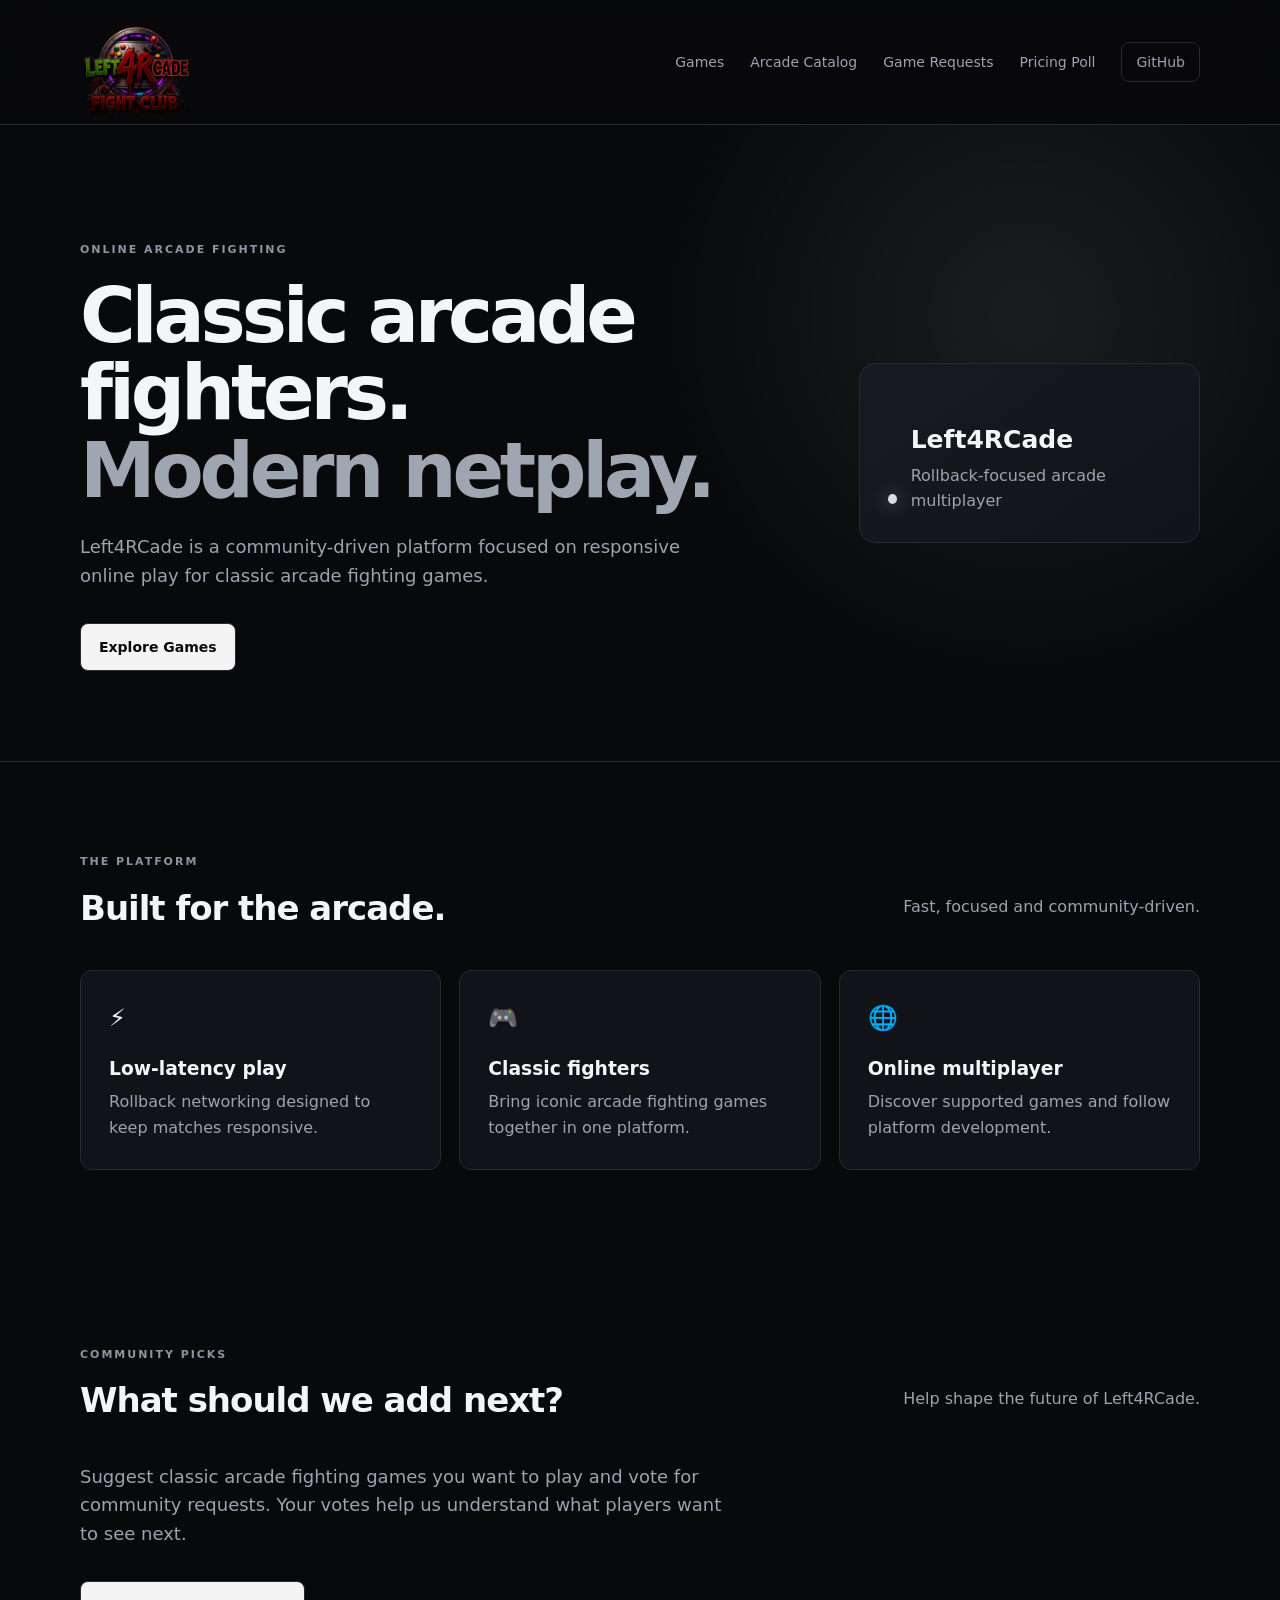
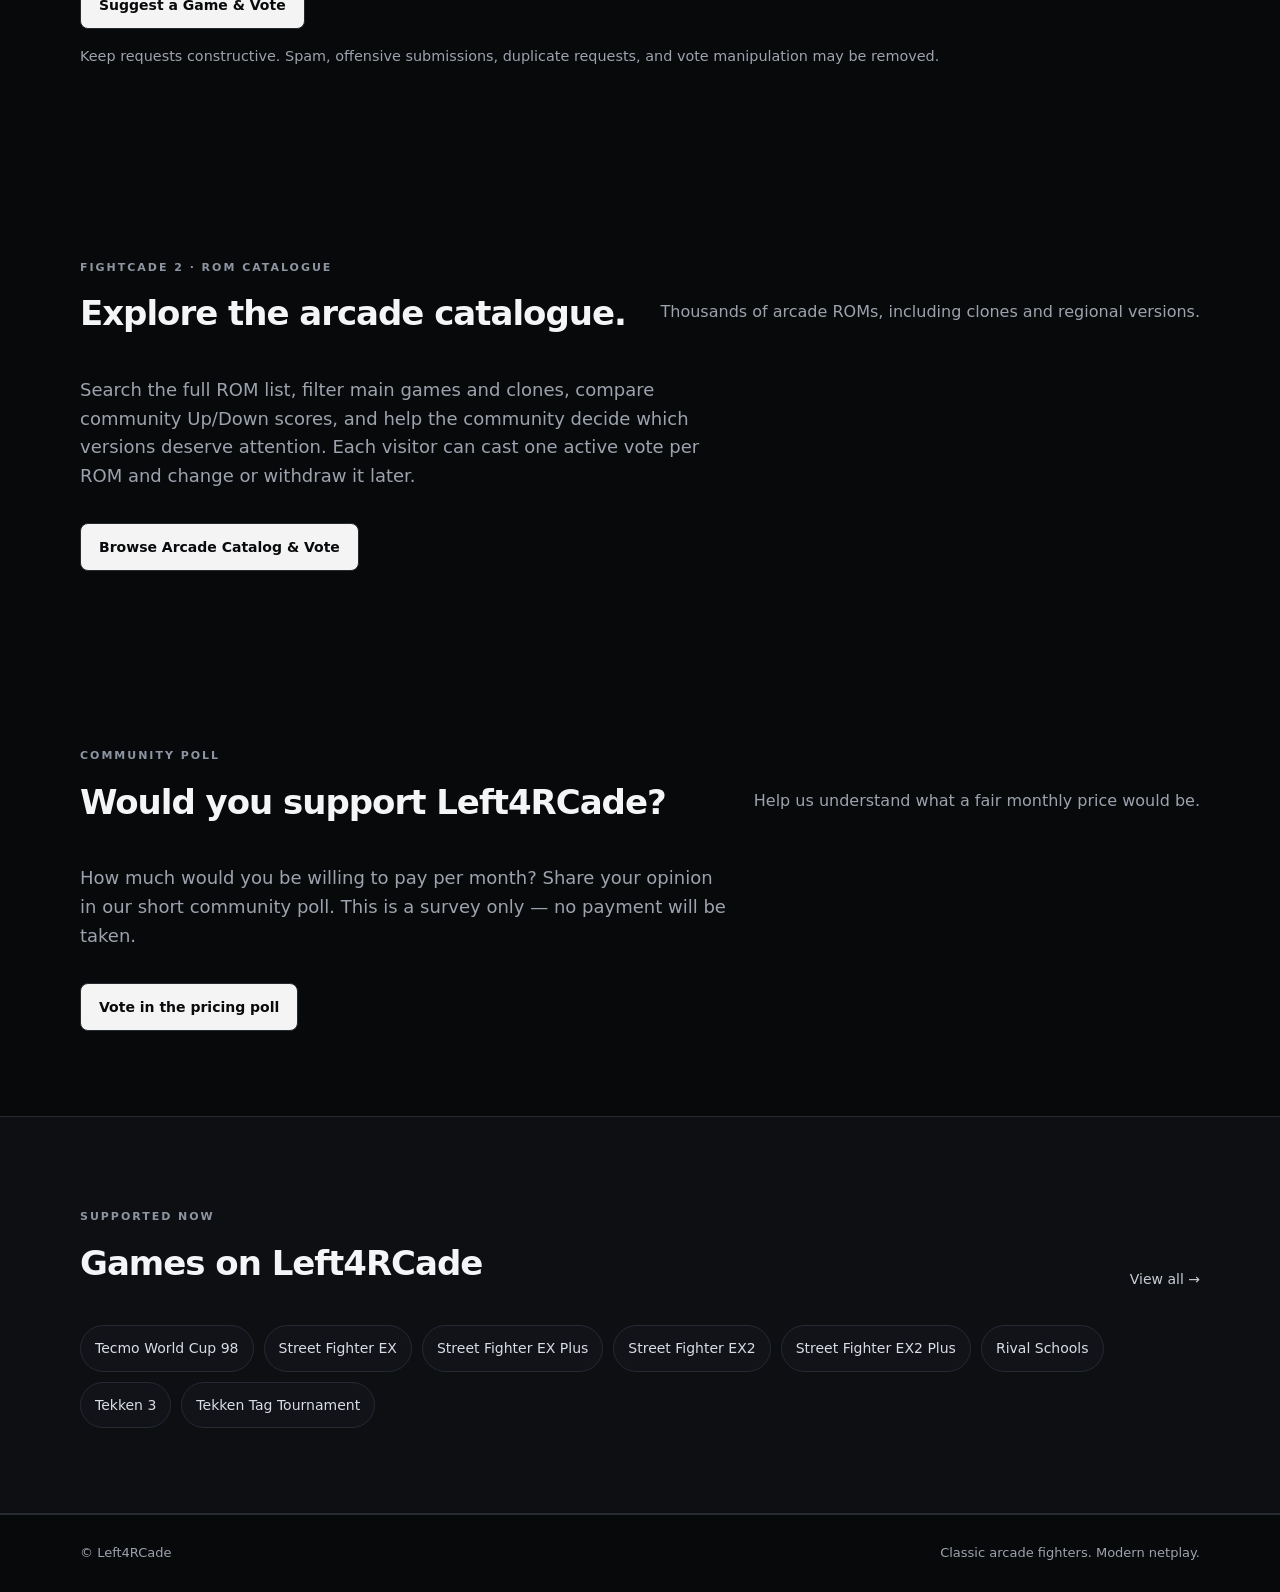
==== commit c02e1587: "initial commit" ====
--- a/index.html
+++ b/index.html
@@ -1,5 +1,5 @@
 <!doctype html><html lang="en"><head><meta charset="utf-8"><meta name="viewport" content="width=device-width,initial-scale=1"><meta name="description" content="Left4RCade — classic arcade fighters with modern rollback netcode."><title>Left4RCade — Classic Arcade Fighters. Modern Netplay.</title><link rel="stylesheet" href="./styles.css"></head><body>
-<header class="site-header"><div class="container nav"><a class="brand" href="./"><img src="./left4rcade_fc.png" alt="Left4RCade FightClub"></a><nav><a href="./games.html">Games</a><a href="./arcade.html">Arcade Catalog</a><a href="./requests.html">Game Requests</a><a href="./pricing.html">Pricing Poll</a><a class="nav-cta" href="https://github.com/left4rcade/left4rcade">GitHub</a></nav></div></header>
+<header class="site-header"><div class="container nav"><a class="brand" href="./"><img src="./left4rcade_fightclub.png" alt="Left4RCade FightClub"></a><nav><a href="./games.html">Games</a><a href="./arcade.html">Arcade Catalog</a><a href="./requests.html">Game Requests</a><a href="./pricing.html">Pricing Poll</a><a class="nav-cta" href="https://github.com/left4rcade/left4rcade">GitHub</a></nav></div></header>
 <main><section class="hero"><div class="container hero-grid"><div><span class="eyebrow">ONLINE ARCADE FIGHTING</span><h1>Classic arcade fighters.<br><span>Modern netplay.</span></h1><p class="hero-copy">Left4RCade is a community-driven platform focused on responsive online play for classic arcade fighting games.</p><div class="actions"><a class="button primary" href="./games.html">Explore Games</a></div></div><div class="hero-card"><div class="status-dot"></div><div><strong>Left4RCade</strong><p>Rollback-focused arcade multiplayer</p></div></div></div></section>
 <section class="section"><div class="container"><div class="section-heading"><div><span class="eyebrow">THE PLATFORM</span><h2>Built for the arcade.</h2></div><p>Fast, focused and community-driven.</p></div><div class="feature-grid"><article class="feature"><span>⚡</span><h3>Low-latency play</h3><p>Rollback networking designed to keep matches responsive.</p></article><article class="feature"><span>🎮</span><h3>Classic fighters</h3><p>Bring iconic arcade fighting games together in one platform.</p></article><article class="feature"><span>🌐</span><h3>Online multiplayer</h3><p>Discover supported games and follow platform development.</p></article></div></div></section>
 <section class="section request-promo"><div class="container"><div class="section-heading"><div><span class="eyebrow">COMMUNITY PICKS</span><h2>What should we add next?</h2></div><p>Help shape the future of Left4RCade.</p></div><p class="hero-copy">Suggest classic arcade fighting games you want to play and vote for community requests. Your votes help us understand what players want to see next.</p><div class="actions"><a class="button primary" href="./requests.html">Suggest a Game &amp; Vote</a></div><p class="muted" style="color:var(--muted);font-size:.9rem;margin-top:1rem;">Keep requests constructive. Spam, offensive submissions, duplicate requests, and vote manipulation may be removed.</p></div></section>
--- a/styles.css
+++ b/styles.css
@@ -1,4 +1,4 @@
-:root{--bg:#08090b;--panel:#111318;--panel2:#171a20;--text:#f4f5f7;--muted:#9da3ae;--line:#252a33;--max:1120px}*{box-sizing:border-box}body{margin:0;background:var(--bg);color:var(--text);font-family:Inter,ui-sans-serif,system-ui,-apple-system,BlinkMacSystemFont,"Segoe UI",sans-serif;line-height:1.6}a{color:inherit;text-decoration:none}.container{width:min(calc(100% - 40px),var(--max));margin:auto}.site-header{position:sticky;top:0;z-index:10;background:rgba(8,9,11,.88);backdrop-filter:blur(14px);border-bottom:1px solid var(--line)}.nav{min-height:76px;display:flex;align-items:center;justify-content:space-between;gap:24px}.brand img{width:190px;display:block}.nav nav{display:flex;align-items:center;gap:26px;color:var(--muted);font-size:14px}.nav nav a:hover,.nav nav a.active{color:var(--text)}.nav-cta{border:1px solid var(--line);padding:8px 14px;border-radius:8px}.hero{padding:110px 0 90px;border-bottom:1px solid var(--line);background:radial-gradient(circle at 80% 30%,rgba(255,255,255,.08),transparent 34%)}.hero-grid{display:grid;grid-template-columns:1.35fr .65fr;gap:70px;align-items:center}.eyebrow{font-size:11px;letter-spacing:.18em;color:#8d95a2;font-weight:800}.hero h1,.page h1{font-size:clamp(44px,7vw,76px);line-height:1.02;letter-spacing:-.055em;margin:16px 0 24px}.hero h1 span{color:#9fa6b1}.hero-copy,.lead{color:var(--muted);font-size:18px;max-width:650px}.actions{display:flex;gap:12px;flex-wrap:wrap;margin-top:32px}.button{display:inline-flex;align-items:center;justify-content:center;padding:12px 18px;border-radius:8px;font-weight:800;font-size:14px;border:1px solid var(--line)}.button.primary{background:#f4f4f4;color:#090a0c}.button.secondary{background:transparent;color:var(--text)}.hero-card{border:1px solid var(--line);background:linear-gradient(145deg,var(--panel2),var(--panel));padding:28px;border-radius:16px;min-height:180px;display:flex;align-items:flex-end;gap:14px}.hero-card strong{font-size:25px}.hero-card p{color:var(--muted);margin:3px 0 0}.status-dot{width:10px;height:10px;background:#d9dde3;border-radius:50%;box-shadow:0 0 18px rgba(255,255,255,.45);margin-bottom:10px}.section{padding:85px 0}.dark-section{background:#0d0f13;border-top:1px solid var(--line);border-bottom:1px solid var(--line)}.section-heading{display:flex;justify-content:space-between;align-items:end;gap:30px;margin-bottom:35px}.section-heading h2{font-size:34px;letter-spacing:-.03em;margin:8px 0 0}.section-heading>p{color:var(--muted)}.feature-grid{display:grid;grid-template-columns:repeat(3,1fr);gap:18px}.feature,.game-card{background:var(--panel);border:1px solid var(--line);border-radius:12px;padding:28px}.feature span{font-size:24px}.feature h3{margin:16px 0 6px}.feature p,.game-card p{color:var(--muted);margin:0}.game-strip{display:flex;flex-wrap:wrap;gap:10px}.game-pill{border:1px solid var(--line);background:var(--panel);padding:11px 14px;border-radius:999px;color:#d9dde3;font-size:14px}.text-link{color:#c7ccd4;font-size:14px}footer{border-top:1px solid var(--line);padding:28px 0;color:var(--muted);font-size:13px}.footer{display:flex;justify-content:space-between;gap:20px}.page{padding:80px 0 100px}.games-grid{display:grid;grid-template-columns:repeat(2,minmax(0,1fr));gap:18px;margin-top:45px}.game-card{padding:18px;overflow:hidden;display:flex;flex-direction:column;min-width:0}.game-art{height:190px;margin:0 0 22px;overflow:hidden;background:#08090b;border:1px solid var(--line);border-radius:9px}.game-art>img:first-child{display:block;width:100%;height:100%;object-fit:cover;object-position:center;border:0;border-radius:0}.game-card h2{margin:12px 0 5px;font-size:22px}.game-status{font-size:10px;letter-spacing:.16em;color:#aeb5bf;font-weight:900}@media(max-width:760px){.nav{padding:15px 0;align-items:flex-start}.nav nav{gap:12px;flex-wrap:wrap;justify-content:flex-end}.nav-cta{display:none}.brand img{width:150px}.hero{padding:70px 0}.hero-grid{grid-template-columns:1fr;gap:30px}.hero-card{min-height:130px}.feature-grid,.games-grid{grid-template-columns:1fr}.section{padding:60px 0}.section-heading,.footer{align-items:flex-start;flex-direction:column}.page{padding:60px 0}.hero h1,.page h1{font-size:48px}.game-art{height:180px}}
+:root{--bg:#08090b;--panel:#111318;--panel2:#171a20;--text:#f4f5f7;--muted:#9da3ae;--line:#252a33;--max:1120px}*{box-sizing:border-box}body{margin:0;background:var(--bg);color:var(--text);font-family:Inter,ui-sans-serif,system-ui,-apple-system,BlinkMacSystemFont,"Segoe UI",sans-serif;line-height:1.6}a{color:inherit;text-decoration:none}.container{width:min(calc(100% - 40px),var(--max));margin:auto}.site-header{position:sticky;top:0;z-index:10;background:rgba(8,9,11,.88);backdrop-filter:blur(14px);border-bottom:1px solid var(--line)}.nav{min-height:124px;display:flex;align-items:center;justify-content:space-between;gap:24px}.brand img{width:110px;height:110px;object-fit:contain;display:block}.nav nav{display:flex;align-items:center;gap:26px;color:var(--muted);font-size:14px}.nav nav a:hover,.nav nav a.active{color:var(--text)}.nav-cta{border:1px solid var(--line);padding:8px 14px;border-radius:8px}.hero{padding:110px 0 90px;border-bottom:1px solid var(--line);background:radial-gradient(circle at 80% 30%,rgba(255,255,255,.08),transparent 34%)}.hero-grid{display:grid;grid-template-columns:1.35fr .65fr;gap:70px;align-items:center}.eyebrow{font-size:11px;letter-spacing:.18em;color:#8d95a2;font-weight:800}.hero h1,.page h1{font-size:clamp(44px,7vw,76px);line-height:1.02;letter-spacing:-.055em;margin:16px 0 24px}.hero h1 span{color:#9fa6b1}.hero-copy,.lead{color:var(--muted);font-size:18px;max-width:650px}.actions{display:flex;gap:12px;flex-wrap:wrap;margin-top:32px}.button{display:inline-flex;align-items:center;justify-content:center;padding:12px 18px;border-radius:8px;font-weight:800;font-size:14px;border:1px solid var(--line)}.button.primary{background:#f4f4f4;color:#090a0c}.button.secondary{background:transparent;color:var(--text)}.hero-card{border:1px solid var(--line);background:linear-gradient(145deg,var(--panel2),var(--panel));padding:28px;border-radius:16px;min-height:180px;display:flex;align-items:flex-end;gap:14px}.hero-card strong{font-size:25px}.hero-card p{color:var(--muted);margin:3px 0 0}.status-dot{width:10px;height:10px;background:#d9dde3;border-radius:50%;box-shadow:0 0 18px rgba(255,255,255,.45);margin-bottom:10px}.section{padding:85px 0}.dark-section{background:#0d0f13;border-top:1px solid var(--line);border-bottom:1px solid var(--line)}.section-heading{display:flex;justify-content:space-between;align-items:end;gap:30px;margin-bottom:35px}.section-heading h2{font-size:34px;letter-spacing:-.03em;margin:8px 0 0}.section-heading>p{color:var(--muted)}.feature-grid{display:grid;grid-template-columns:repeat(3,1fr);gap:18px}.feature,.game-card{background:var(--panel);border:1px solid var(--line);border-radius:12px;padding:28px}.feature span{font-size:24px}.feature h3{margin:16px 0 6px}.feature p,.game-card p{color:var(--muted);margin:0}.game-strip{display:flex;flex-wrap:wrap;gap:10px}.game-pill{border:1px solid var(--line);background:var(--panel);padding:11px 14px;border-radius:999px;color:#d9dde3;font-size:14px}.text-link{color:#c7ccd4;font-size:14px}footer{border-top:1px solid var(--line);padding:28px 0;color:var(--muted);font-size:13px}.footer{display:flex;justify-content:space-between;gap:20px}.page{padding:80px 0 100px}.games-grid{display:grid;grid-template-columns:repeat(2,minmax(0,1fr));gap:18px;margin-top:45px}.game-card{padding:18px;overflow:hidden;display:flex;flex-direction:column;min-width:0}.game-art{height:190px;margin:0 0 22px;overflow:hidden;background:#08090b;border:1px solid var(--line);border-radius:9px}.game-art>img:first-child{display:block;width:100%;height:100%;object-fit:cover;object-position:center;border:0;border-radius:0}.game-card h2{margin:12px 0 5px;font-size:22px}.game-status{font-size:10px;letter-spacing:.16em;color:#aeb5bf;font-weight:900}@media(max-width:760px){.nav{padding:15px 0;align-items:flex-start}.nav nav{gap:12px;flex-wrap:wrap;justify-content:flex-end}.nav-cta{display:none}.brand img{width:82px;height:82px}.hero{padding:70px 0}.hero-grid{grid-template-columns:1fr;gap:30px}.hero-card{min-height:130px}.feature-grid,.games-grid{grid-template-columns:1fr}.section{padding:60px 0}.section-heading,.footer{align-items:flex-start;flex-direction:column}.page{padding:60px 0}.hero h1,.page h1{font-size:48px}.game-art{height:180px}}
 
 /* Game request and voting page */
 .request-layout{display:grid;grid-template-columns:minmax(260px,.8fr) minmax(0,1.2fr);gap:24px;align-items:start;margin-top:42px}
